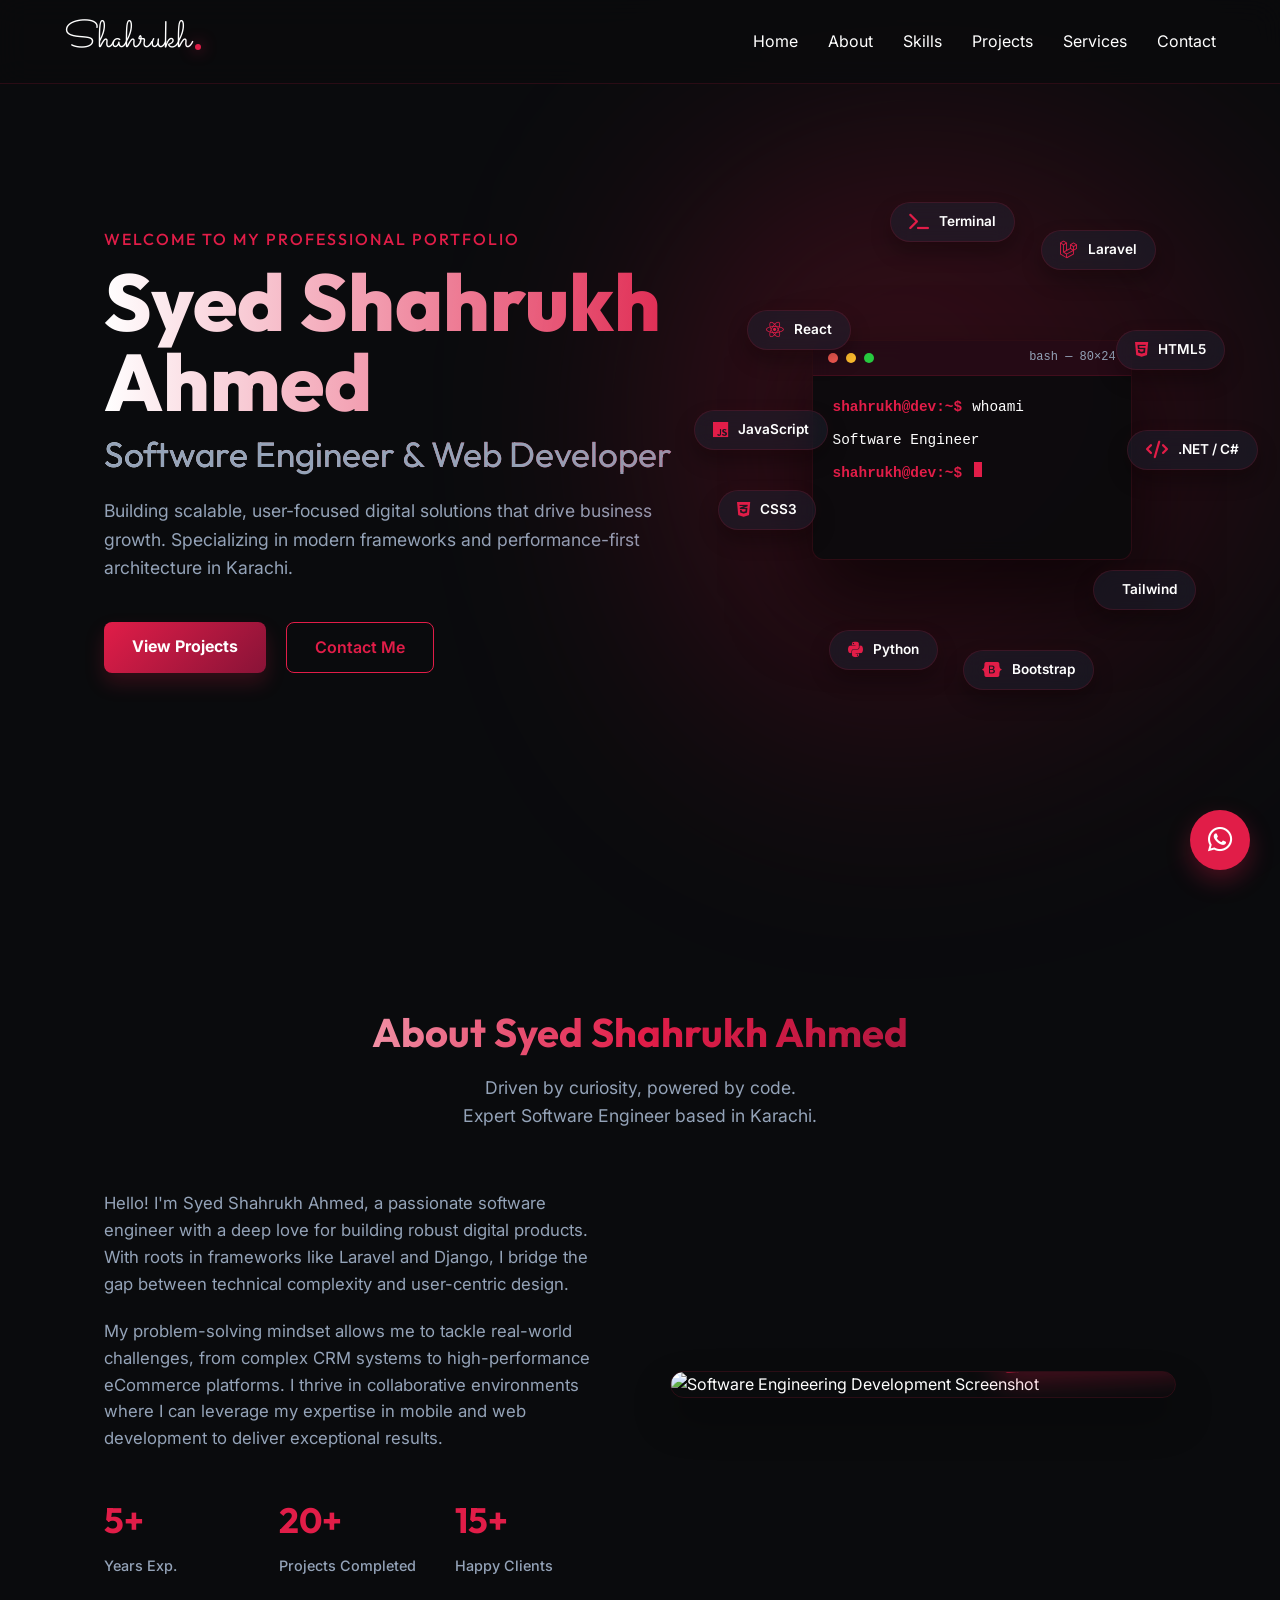
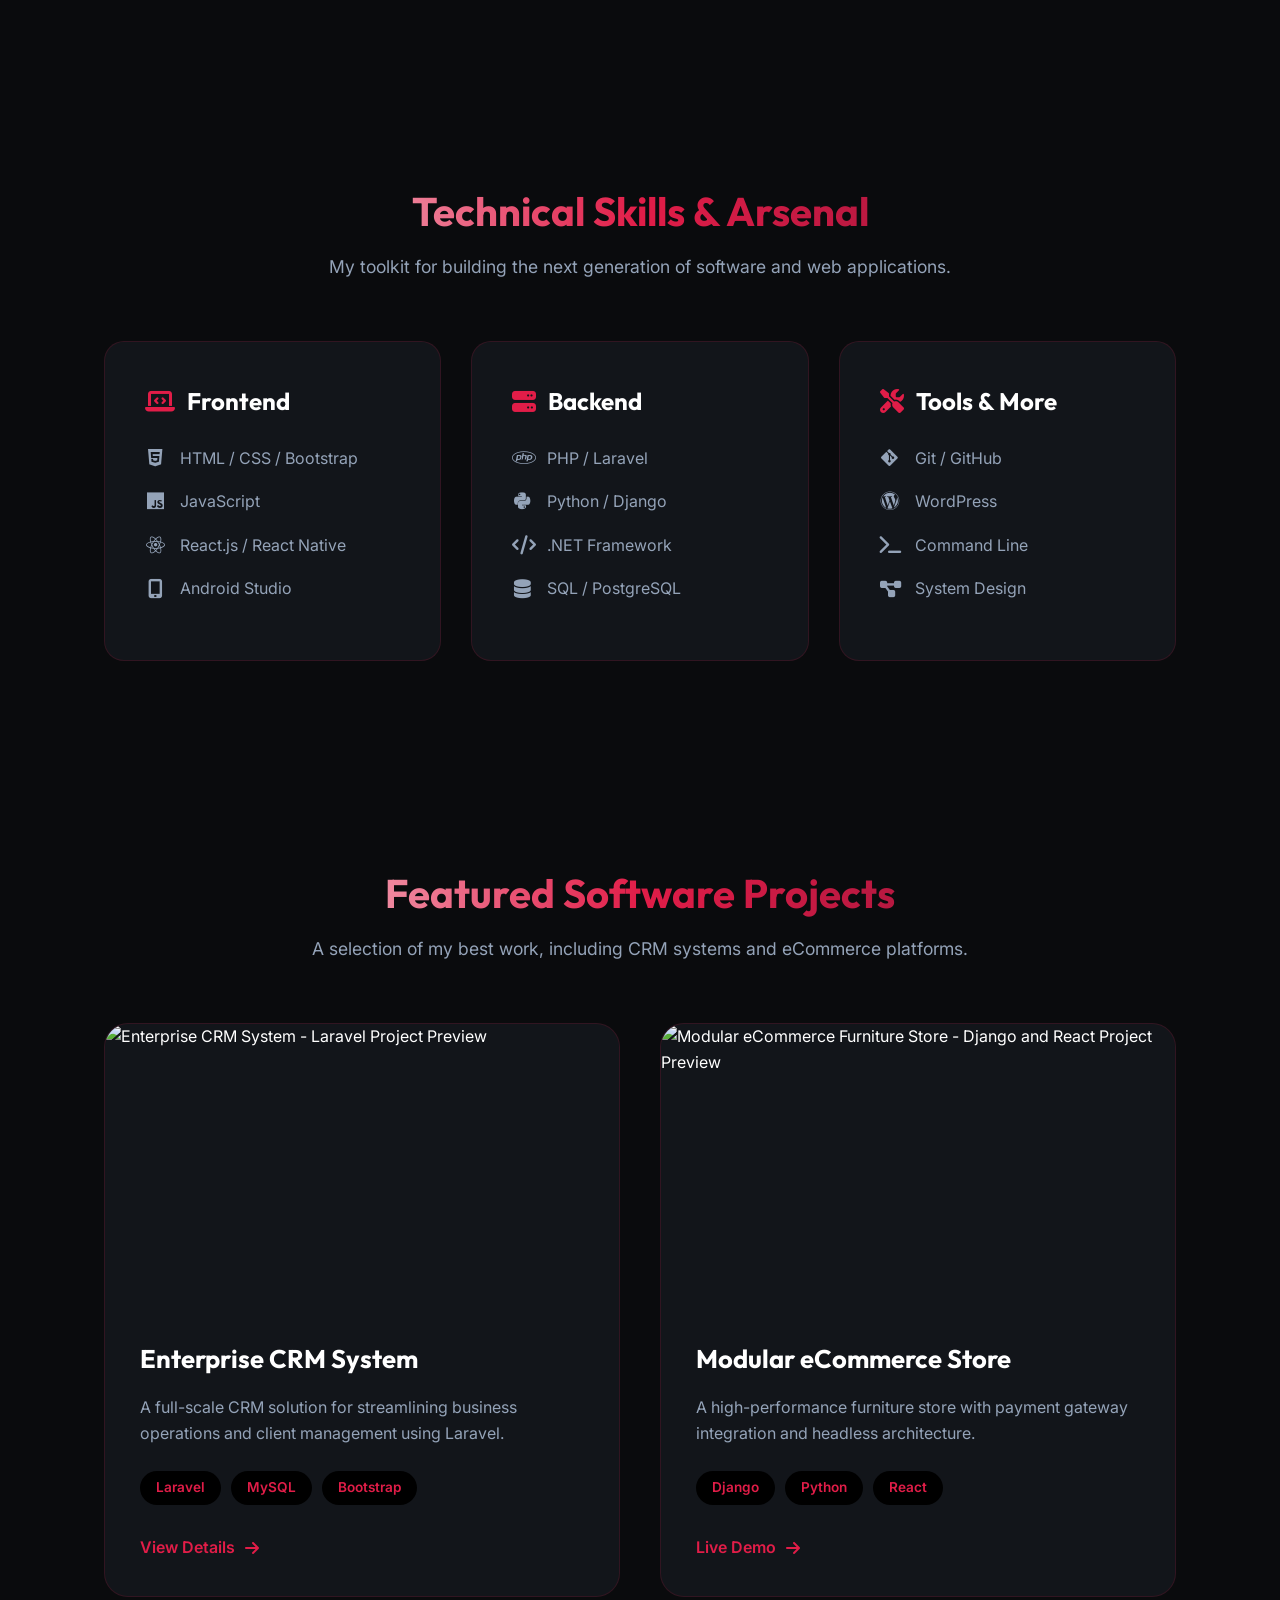
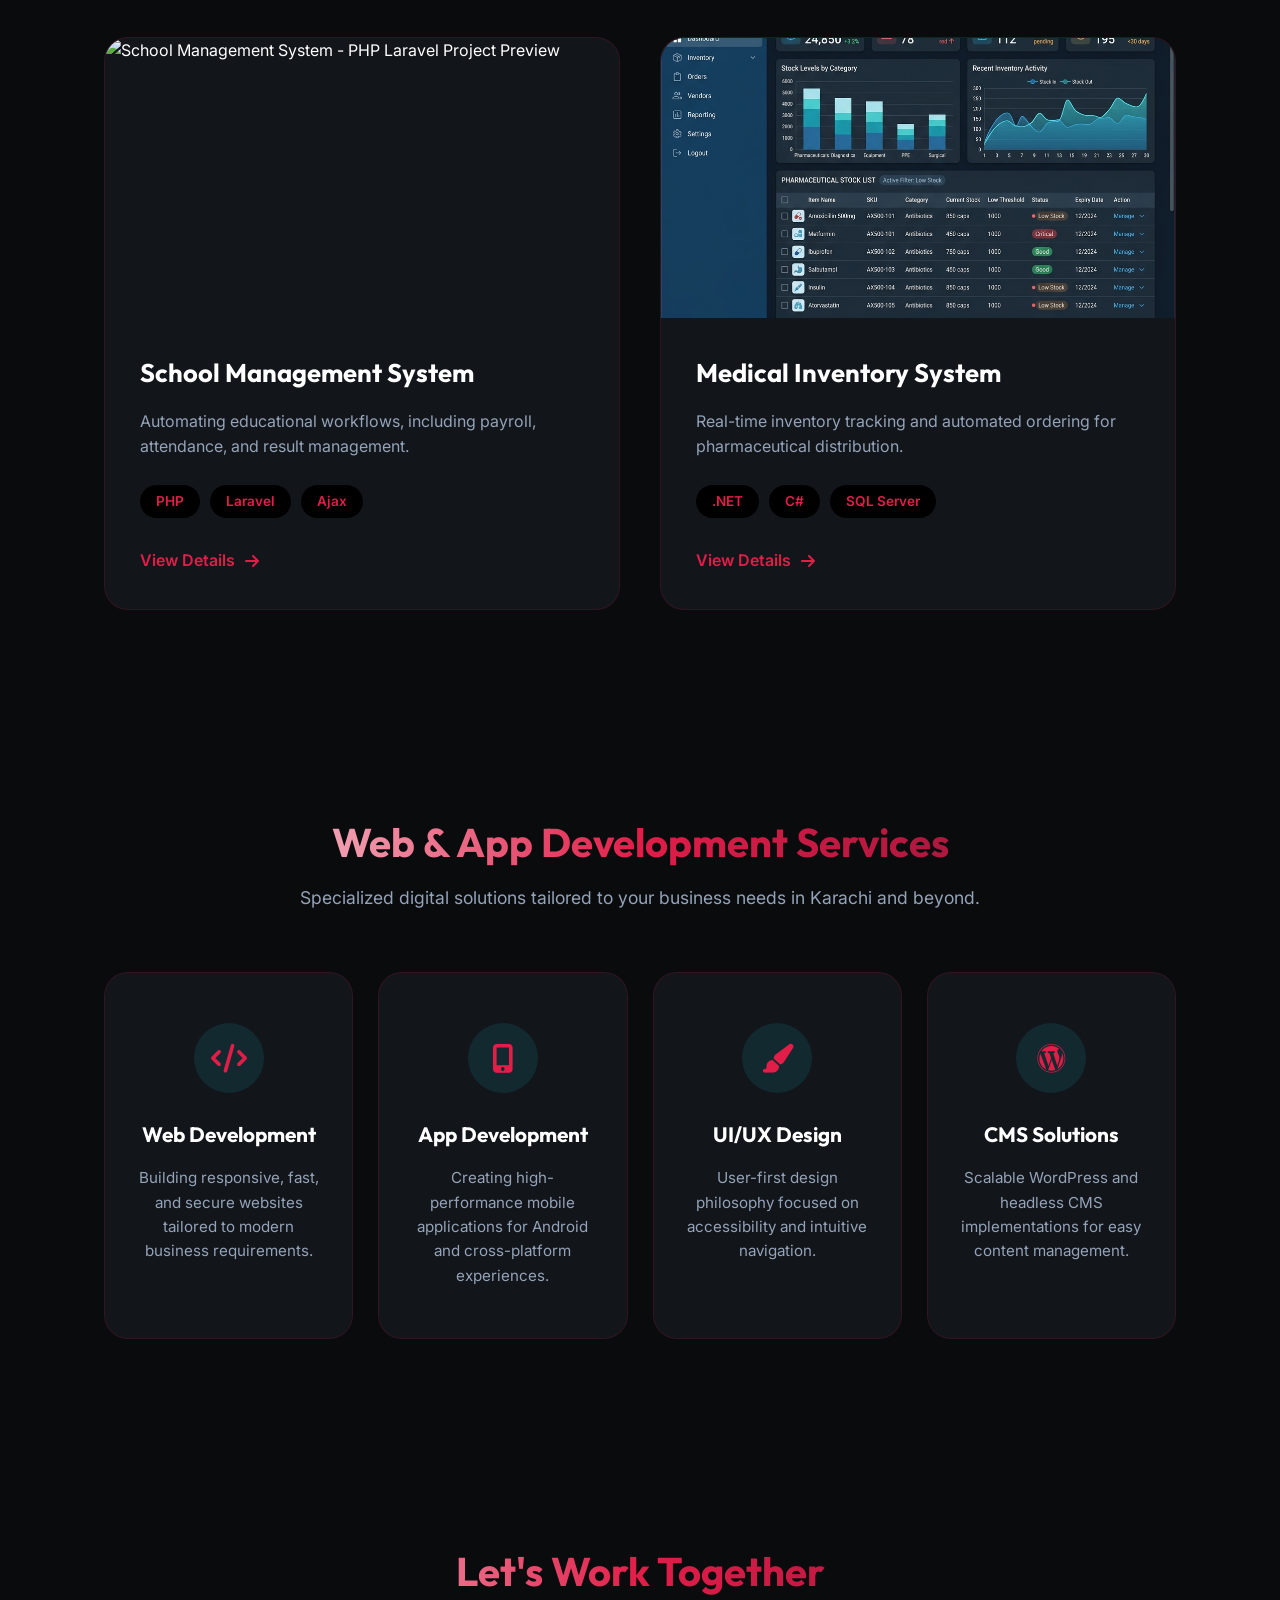
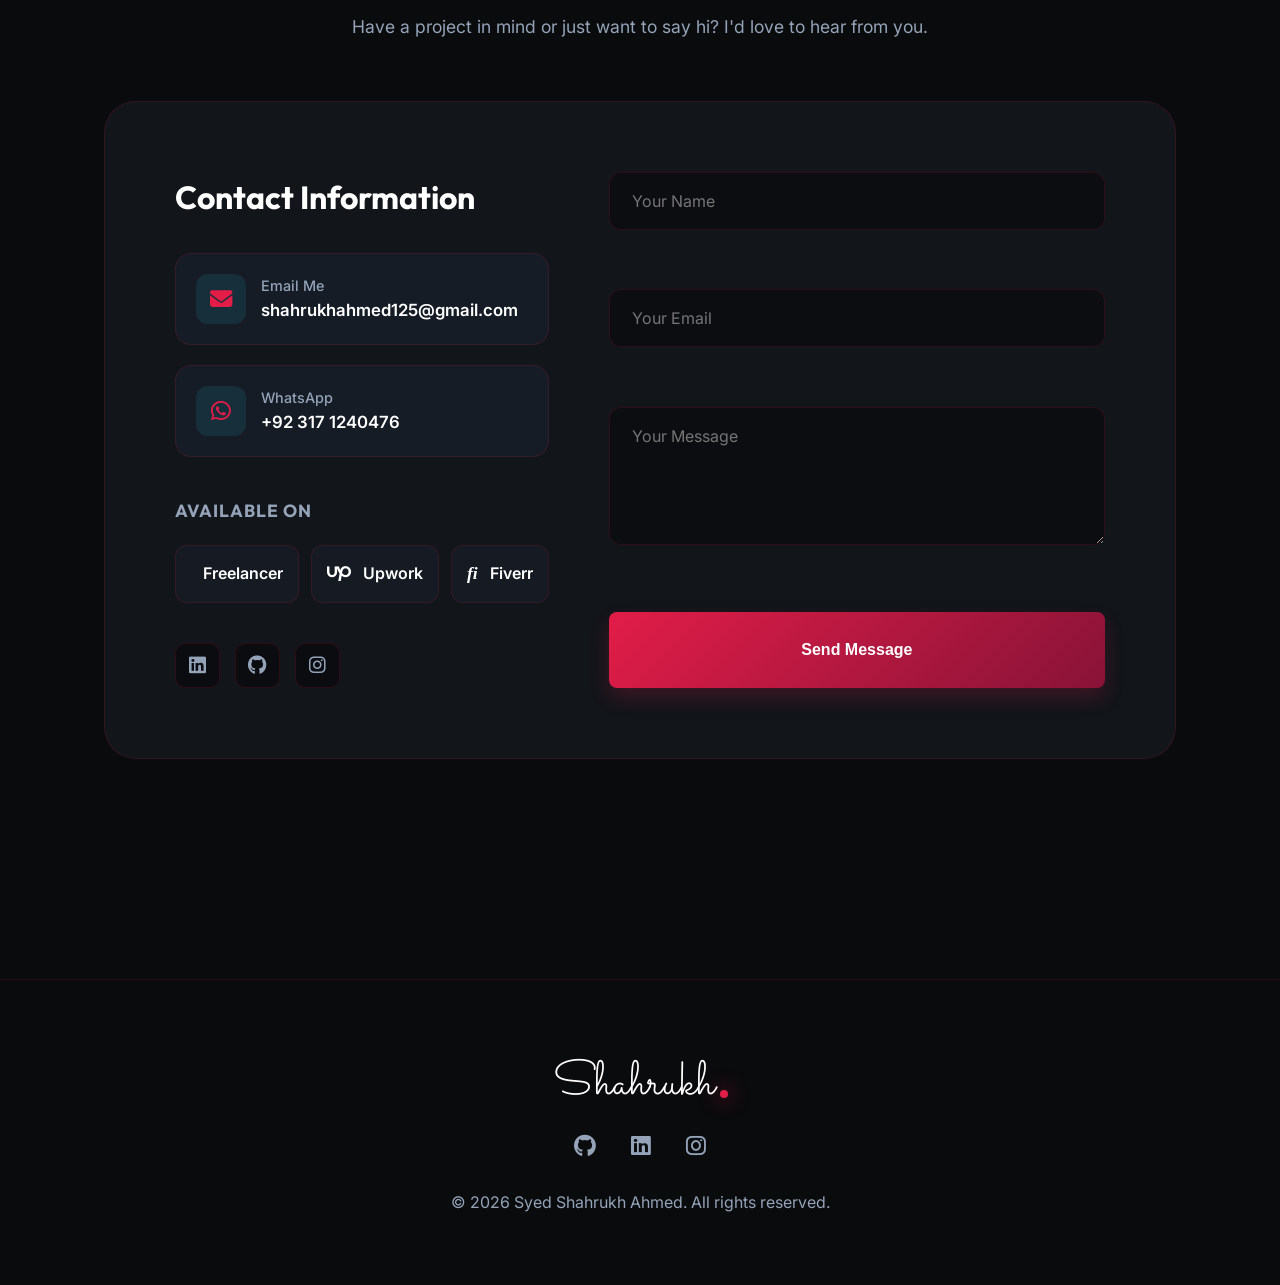
==== index.html @ cff5266a "fix" ====
<!DOCTYPE html>
<html lang="en">
<head>
    <meta charset="UTF-8">
    <meta name="viewport" content="width=device-width, initial-scale=1.0">
    <title>Syed Shahrukh Ahmed | Software Engineer & Web Developer in Karachi | Laravel Specialist</title>
    <meta name="description" content="Syed Shahrukh Ahmed (shahrukhahmed125) - Professional Software Engineer and Web Developer in Karachi. Expert in Laravel, Django, CRM, and eCommerce solutions. Building scalable, user-focused digital products.">
    <meta name="keywords" content="Laravel Developer Karachi, Web Developer Pakistan, Software Engineer Karachi, PHP Developer, eCommerce Solutions, CRM Specialist, Syed Shahrukh Ahmed Portfolio, Shahrukh Ahmed, Shahrukh Ahmed Portfolio, Shahrukh Ahmed Karachi, Shahrukh Ahmed Pakistan, Shahrukh Ahmed Laravel, Shahrukh Ahmed Django, Shahrukh Ahmed CRM, Shahrukh Ahmed eCommerce, Shahrukh Ahmed Web Developer, Shahrukh Ahmed Software Engineer, Shahrukh Ahmed Developer, Shahrukh Ahmed Engineer, Shahrukh Ahmed Laravel Developer, Shahrukh Ahmed Django Developer, Shahrukh Ahmed CRM Developer, Shahrukh Ahmed eCommerce Developer, shahrukhahmed125">
    <link rel="canonical" href="https://shahrukhahmed125.github.io">
    
    <!-- Open Graph / Facebook -->
    <meta property="og:type" content="website">
    <meta property="og:url" content="https://shahrukhahmed125.github.io">
    <meta property="og:title" content="Syed Shahrukh Ahmed | Software Engineer & Web Developer in Karachi">
    <meta property="og:description" content="Top-rated Software Engineer specializing in Laravel, Django, and modern web applications. Expert in Karachi.">
    <meta property="og:image" content="profile.png">

    <!-- Twitter -->
    <meta property="twitter:card" content="summary_large_image">
    <meta property="twitter:url" content="https://shahrukhahmed125.github.io">
    <meta property="twitter:title" content="Syed Shahrukh Ahmed | Software Engineer & Web Developer">
    <meta property="twitter:description" content="Building scalable, user-focused digital solutions with Laravel, Python, and modern JS frameworks.">
    <meta property="twitter:image" content="profile.png">

    <link rel="stylesheet" href="style.css">
    <script src="https://kit.fontawesome.com/a076d05399.js" crossorigin="anonymous"></script>
    <!-- Fallback for FontAwesome if script fails -->
    <link rel="stylesheet" href="https://cdnjs.cloudflare.com/ajax/libs/font-awesome/6.4.0/css/all.min.css">
</head>
<body>

    <!-- Navbar -->
    <nav>
        <div class="logo">Shahrukh</div>
        <ul class="nav-links">
            <li><a href="#hero">Home</a></li>
            <li><a href="#about">About</a></li>
            <li><a href="#skills">Skills</a></li>
            <li><a href="#projects">Projects</a></li>
            <li><a href="#services">Services</a></li>
            <li><a href="#contact">Contact</a></li>
        </ul>
        <div class="menu-btn" id="menuBtn">
            <i class="fas fa-bars"></i>
        </div>
    </nav>

    <!-- Hero Section -->
    <section id="hero" class="hero">
        <div class="hero-content">
            <h4 class="reveal">Welcome to my professional portfolio</h4>
            <h1 class="reveal delay-1">Syed Shahrukh Ahmed <br> <span>Software Engineer & Web Developer</span></h1>
            <p class="reveal delay-2">Building scalable, user-focused digital solutions that drive business growth. Specializing in modern frameworks and performance-first architecture in Karachi.</p>
            <div class="hero-btns reveal delay-4">
                <a href="#projects" class="btn btn-primary">View Projects</a>
                <a href="#contact" class="btn btn-outline">Contact Me</a>
            </div>
        </div>
        <div class="hero-visual reveal delay-5">
            <div class="terminal-card">
                <div class="terminal-header">
                    <div class="dot dot-red"></div>
                    <div class="dot dot-yellow"></div>
                    <div class="dot dot-green"></div>
                    <div class="terminal-title">bash — 80×24</div>
                </div>
                <div class="terminal-body">
                    <div class="terminal-line">
                        <span class="line-prompt">shahrukh@dev:~$</span>
                        <span class="line-text">whoami</span>
                    </div>
                    <div class="terminal-line">
                        <span class="line-text">Software Engineer</span>
                    </div>
                    <div class="terminal-line">
                        <span class="line-prompt">shahrukh@dev:~$</span>
                        <span class="line-cursor"></span>
                    </div>
                </div>
            </div>
            <div class="blob-shape"></div>
            
            <!-- Tech Cloud Chips - Optimized Layout -->
            <div class="hero-visual-chips">

            <div class="tech-chip" style="top: -5%; right: 5%;">
                <i class="fab fa-laravel"></i> <span>Laravel</span>
            </div>
            <div class="tech-chip" style="top: 15%; left: -5%;">
                <i class="fab fa-react"></i> <span>React</span>
            </div>
            <div class="tech-chip" style="bottom: 10%; right: -5%;">
                <i class="fab fa-tailwind"></i> <span>Tailwind</span>
            </div>
            <div class="tech-chip" style="top: 40%; left: -18%;">
                <i class="fab fa-js"></i> <span>JavaScript</span>
            </div>
            <div class="tech-chip" style="top: 45%; right: -20%;">
                <i class="fas fa-code"></i> <span>.NET / C#</span>
            </div>
            <div class="tech-chip" style="bottom: -5%; left: 15%;">
                <i class="fab fa-python"></i> <span>Python</span>
            </div>
            <div class="tech-chip" style="top: 20%; right: -12%;">
                <i class="fab fa-html5"></i> <span>HTML5</span>
            </div>
            <div class="tech-chip" style="bottom: 30%; left: -12%;">
                <i class="fab fa-css3-alt"></i> <span>CSS3</span>
            </div>
            <div class="tech-chip" style="bottom: -10%; right: 20%;">
                <i class="fab fa-bootstrap"></i> <span>Bootstrap</span>
            </div>
            <div class="tech-chip" style="top: -12%; left: 30%;">
                <i class="fas fa-terminal"></i> <span>Terminal</span>
            </div>
            </div>
        </div>

    </section>

    <!-- About Section -->
    <section id="about" class="about reveal">
        <div class="section-title">
            <h2>About Syed Shahrukh Ahmed</h2>
            <p>Driven by curiosity, powered by code.<br> Expert Software Engineer based in Karachi.</p>
        </div>
        <div class="about-grid">
            <div class="about-text">
                <p>Hello! I'm Syed Shahrukh Ahmed, a passionate software engineer with a deep love for building robust digital products. With roots in frameworks like Laravel and Django, I bridge the gap between technical complexity and user-centric design.</p>
                <p>My problem-solving mindset allows me to tackle real-world challenges, from complex CRM systems to high-performance eCommerce platforms. I thrive in collaborative environments where I can leverage my expertise in mobile and web development to deliver exceptional results.</p>
                <div class="about-stats">
                    <div class="stat">
                        <h3>5+</h3>
                        <span>Years Exp.</span>
                    </div>
                    <div class="stat">
                        <h3>20+</h3>
                        <span>Projects Completed</span>
                    </div>
                    <div class="stat">
                        <h3>15+</h3>
                        <span>Happy Clients</span>
                    </div>
                </div>
            </div>
            <div class="about-image">
                <div class="image-box">
                    <img src="https://images.unsplash.com/photo-1555066931-4365d14bab8c?q=80&w=1470&auto=format&fit=crop" alt="Software Engineering Development Screenshot">
                    <div class="experience-card">
                        <span>Solution Architect</span>
                    </div>
                </div>
            </div>
        </div>
    </section>

    <!-- Skills Section -->
    <section id="skills" class="skills reveal">
        <div class="section-title">
            <h2>Technical Skills & Arsenal</h2>
            <p>My toolkit for building the next generation of software and web applications.</p>
        </div>
        <div class="skills-grid">
            <div class="skill-category">
                <h3><i class="fas fa-laptop-code"></i> Frontend</h3>
                <ul>
                    <li><i class="fab fa-html5"></i> HTML / CSS / Bootstrap</li>
                    <li><i class="fab fa-js"></i> JavaScript</li>
                    <li><i class="fab fa-react"></i> React.js / React Native</li>
                    <li><i class="fas fa-mobile-alt"></i> Android Studio</li>
                </ul>
            </div>
            <div class="skill-category">
                <h3><i class="fas fa-server"></i> Backend</h3>
                <ul>
                    <li><i class="fab fa-php"></i> PHP / Laravel</li>
                    <li><i class="fab fa-python"></i> Python / Django</li>
                    <li><i class="fas fa-code"></i> .NET Framework</li>
                    <li><i class="fas fa-database"></i> SQL / PostgreSQL</li>
                </ul>
            </div>
            <div class="skill-category">
                <h3><i class="fas fa-tools"></i> Tools & More</h3>
                <ul>
                    <li><i class="fab fa-git-alt"></i> Git / GitHub</li>
                    <li><i class="fab fa-wordpress"></i> WordPress</li>
                    <li><i class="fas fa-terminal"></i> Command Line</li>
                    <li><i class="fas fa-project-diagram"></i> System Design</li>
                </ul>
            </div>
        </div>
    </section>

    <!-- Projects Section -->
    <section id="projects" class="projects">
        <div class="section-title reveal">
            <h2>Featured Software Projects</h2>
            <p>A selection of my best work, including CRM systems and eCommerce platforms.</p>
        </div>
        <div class="projects-grid">
            <article class="project-card reveal">
                <div class="project-img">
                    <img src="https://images.unsplash.com/photo-1460925895917-afdab827c52f?q=80&w=1426&auto=format&fit=crop" alt="Enterprise CRM System - Laravel Project Preview">
                </div>
                <div class="project-content">
                    <h3>Enterprise CRM System</h3>
                    <p>A full-scale CRM solution for streamlining business operations and client management using Laravel.</p>
                    <div class="tags">
                        <span>Laravel</span>
                        <span>MySQL</span>
                        <span>Bootstrap</span>
                    </div>
                    <a href="#" class="btn-text" aria-label="View Details for Enterprise CRM System">View Details <i class="fas fa-arrow-right"></i></a>
                </div>
            </article>

            <article class="project-card reveal">
                <div class="project-img">
                    <img src="https://images.unsplash.com/photo-1556742049-0cfed4f6a45d?q=80&w=1374&auto=format&fit=crop" alt="Modular eCommerce Furniture Store - Django and React Project Preview">
                </div>
                <div class="project-content">
                    <h3>Modular eCommerce Store</h3>
                    <p>A high-performance furniture store with payment gateway integration and headless architecture.</p>
                    <div class="tags">
                        <span>Django</span>
                        <span>Python</span>
                        <span>React</span>
                    </div>
                    <a href="#" class="btn-text" aria-label="View Live Demo for Modular eCommerce Store">Live Demo <i class="fas fa-arrow-right"></i></a>
                </div>
            </article>

            <article class="project-card reveal">
                <div class="project-img">
                    <img src="https://images.unsplash.com/photo-1546410531-bb4caa6b424d?q=80&w=1471&auto=format&fit=crop" alt="School Management System - PHP Laravel Project Preview">
                </div>
                <div class="project-content">
                    <h3>School Management System</h3>
                    <p>Automating educational workflows, including payroll, attendance, and result management.</p>
                    <div class="tags">
                        <span>PHP</span>
                        <span>Laravel</span>
                        <span>Ajax</span>
                    </div>
                    <a href="#" class="btn-text" aria-label="View Details for School Management System">View Details <i class="fas fa-arrow-right"></i></a>
                </div>
            </article>

            <article class="project-card reveal">
                <div class="project-img">
                    <img src="images/medical.png" alt="Medical Inventory System - .NET and C# Project Preview">
                </div>
                <div class="project-content">
                    <h3>Medical Inventory System</h3>
                    <p>Real-time inventory tracking and automated ordering for pharmaceutical distribution.</p>
                    <div class="tags">
                        <span>.NET</span>
                        <span>C#</span>
                        <span>SQL Server</span>
                    </div>
                    <a href="#" class="btn-text" aria-label="View Details for Medical Inventory System">View Details <i class="fas fa-arrow-right"></i></a>
                </div>
            </article>
        </div>
    </section>

    <!-- Services Section -->
    <section id="services" class="services reveal">
        <div class="section-title">
            <h2>Web & App Development Services</h2>
            <p>Specialized digital solutions tailored to your business needs in Karachi and beyond.</p>
        </div>
        <div class="services-grid">
            <div class="service-card">
                <div class="service-icon"><i class="fas fa-code"></i></div>
                <h3>Web Development</h3>
                <p>Building responsive, fast, and secure websites tailored to modern business requirements.</p>
            </div>
            <div class="service-card">
                <div class="service-icon"><i class="fas fa-mobile-alt"></i></div>
                <h3>App Development</h3>
                <p>Creating high-performance mobile applications for Android and cross-platform experiences.</p>
            </div>
            <div class="service-card">
                <div class="service-icon"><i class="fas fa-paint-brush"></i></div>
                <h3>UI/UX Design</h3>
                <p>User-first design philosophy focused on accessibility and intuitive navigation.</p>
            </div>
            <div class="service-card">
                <div class="service-icon"><i class="fab fa-wordpress"></i></div>
                <h3>CMS Solutions</h3>
                <p>Scalable WordPress and headless CMS implementations for easy content management.</p>
            </div>
        </div>
    </section>

    <!-- Contact Section -->
    <section id="contact" class="contact">
        <div class="section-title reveal">
            <h2>Let's Work Together</h2>
            <p>Have a project in mind or just want to say hi? I'd love to hear from you.</p>
        </div>
        <div class="contact-container reveal">
            <div class="contact-info">
                <h3>Contact Information</h3>
                <div class="contact-cards">
                    <a href="mailto:shahrukhahmed125@gmail.com" class="contact-card-mini">
                        <div class="card-icon"><i class="fas fa-envelope"></i></div>
                        <div class="card-text">
                            <span>Email Me</span>
                            <p>shahrukhahmed125@gmail.com</p>
                        </div>
                    </a>
                    <a href="https://wa.me/923171240476" target="_blank" class="contact-card-mini">
                        <div class="card-icon"><i class="fab fa-whatsapp"></i></div>
                        <div class="card-text">
                            <span>WhatsApp</span>
                            <p>+92 317 1240476</p>
                        </div>
                    </a>
                </div>
                
                <div class="freelance-platforms">
                    <h4>Available On</h4>
                    <div class="platform-grid">
                        <a href="https://www.freelancer.com/u/shahrukhahmed125" target="_blank" class="platform-card">
                            <i class="fab fa-freelancer"></i>
                            <span>Freelancer</span>
                        </a>
                        <a href="https://www.upwork.com" target="_blank" class="platform-card">
                            <i class="fab fa-upwork"></i>
                            <span>Upwork</span>
                        </a>
                        <a href="https://www.fiverr.com" target="_blank" class="platform-card">
                            <span class="fiverr-icon">fi</span>
                            <span>Fiverr</span>
                        </a>
                    </div>
                </div>

                <div class="social-links-enhanced">
                    <a href="https://www.linkedin.com/in/shahrukhahmed125" target="_blank" title="LinkedIn"><i class="fab fa-linkedin"></i></a>
                    <a href="https://github.com/shahrukhahmed125" target="_blank" title="GitHub"><i class="fab fa-github"></i></a>
                    <a href="https://instagram.com/shahrukh" target="_blank" title="Instagram"><i class="fab fa-instagram"></i></a>
                </div>
            </div>
            <form action="https://formspree.io/f/xeepnrkk" method="POST" class="contact-form">
                <input type="hidden" name="_next" value="https://shahrukhahmed125.github.io/thank-you.html">
                <div class="form-group">
                    <input type="text" name="name" placeholder="Your Name" required>
                </div>
                <div class="form-group">
                    <input type="email" name="email" placeholder="Your Email" required>
                </div>
                <div class="form-group">
                    <textarea rows="5" name="message" placeholder="Your Message" required></textarea>
                </div>
                <button type="submit" class="btn btn-primary">Send Message</button>
            </form>
        </div>
    </section>

    <!-- Footer -->
    <footer>
        <div class="footer-content">
            <div class="footer-logo">Shahrukh</div>
            <div class="footer-socials">
                <a href="#"><i class="fab fa-github"></i></a>
                <a href="#"><i class="fab fa-linkedin"></i></a>
                <a href="#"><i class="fab fa-instagram"></i></a>
            </div><br>
            <p>&copy; 2026 Syed Shahrukh Ahmed. All rights reserved.</p>
        </div>
    </footer>

    <a href="https://wa.me/923171240476" target="_blank" class="whatsapp-float">
        <i class="fab fa-whatsapp"></i>
    </a>

    <script src="script.js"></script>
</body>
</html>
---- style.css ----
/* 
    Design System for Syed Shahrukh Ahmed Portfolio
    Colors: Dark Blue, Cyan, Slate
    Typography: Outfit (Headings), Inter (Body)
*/

@import url('https://fonts.googleapis.com/css2?family=Inter:wght@300;400;500;600&family=Outfit:wght@400;500;600;700&family=Sacramento&display=swap');

:root {
    --primary-bg: #0a0b0d;
    --secondary-bg: #111418;
    --accent: #e11d48;
    --accent-hover: #9f1239;
    --text-main: #ffffff;
    --text-muted: #94a3b8;
    --card-bg: rgba(22, 27, 34, 0.7);
    --border-color: rgba(225, 29, 72, 0.15);
    --transition: all 0.4s cubic-bezier(0.23, 1, 0.32, 1);
}

* {
    margin: 0;
    padding: 0;
    box-sizing: border-box;
}

html {
    scroll-behavior: smooth;
}

body {
    background-color: var(--primary-bg);
    color: var(--text-main);
    font-family: 'Inter', sans-serif;
    line-height: 1.6;
    overflow-x: hidden;
}

h1, h2, h3, h4, h5, h6 {
    font-family: 'Outfit', sans-serif;
    color: var(--text-main);
}

a {
    text-decoration: none;
    color: inherit;
    transition: var(--transition);
}

ul {
    list-style: none;
}

section {
    padding: 100px 5%;
    max-width: 1200px;
    margin: 0 auto;
}

.container {
    width: 100%;
}

/* Reusable Components */

.btn {
    padding: 12px 28px;
    border-radius: 8px;
    font-weight: 600;
    cursor: pointer;
    display: inline-block;
    transition: var(--transition);
    border: none;
    font-size: 1rem;
    text-align: center;
}

.btn-primary {
    background: linear-gradient(135deg, #e11d48 0%, #881337 100%);
    color: #ffffff;
    font-weight: 700;
    box-shadow: 0 10px 20px rgba(225, 29, 72, 0.2);
}

.btn-primary:hover {
    background: #ffffff;
    color: #e11d48;
    transform: translateY(-3px);
    box-shadow: 0 15px 30px rgba(225, 29, 72, 0.4);
}

.btn-outline {
    background: transparent;
    border: 1px solid var(--accent);
    color: var(--accent);
}

.btn-outline:hover {
    background: rgba(225, 29, 72, 0.1);
    transform: translateY(-2px);
}

.section-title {
    text-align: center;
    margin-bottom: 60px;
}

.section-title h2 {
    font-size: 2.5rem;
    margin-bottom: 10px;
    background: linear-gradient(to right, #ffffff, #e11d48, #881337);
    -webkit-background-clip: text;
    background-clip: text;
    -webkit-text-fill-color: transparent;
}

@media (max-width: 768px) {
    .section-title h2 {
        font-size: 2rem;
    }
    .section-title p {
        font-size: 1rem;
    }
}


.section-title p {
    color: var(--text-muted);
    font-size: 1.1rem;
}

/* Navbar */
nav {
    position: fixed;
    top: 0;
    left: 0;
    width: 100%;
    padding: 20px 5%;
    display: flex;
    justify-content: space-between;
    align-items: center;
    z-index: 1000;
    background: rgba(10, 11, 13, 0.8);
    backdrop-filter: blur(15px);
    -webkit-backdrop-filter: blur(15px);
    border-bottom: 1px solid var(--border-color);
}

.logo {
    font-size: 2.4rem;
    font-weight: 400;
    font-family: 'Sacramento', cursive;
    color: var(--text-main);
    display: flex;
    align-items: flex-end;
    transition: var(--transition);
    line-height: 1;
    padding-bottom: 5px;
}

@media (max-width: 768px) {
    .logo {
        font-size: 2rem;
    }
}


.logo::after {
    content: '';
    width: 6px;
    height: 6px;
    background: var(--accent);
    border-radius: 50%;
    margin-left: 4px;
    margin-bottom: 8px;
    box-shadow: 0 0 15px var(--accent);
}

.logo:hover {
    transform: rotate(-2deg) scale(1.05);
    color: var(--accent);
}

.logo:hover {
    transform: scale(1.05);
}

.nav-links {
    display: flex;
    gap: 30px;
}

.nav-links a:hover {
    color: var(--accent);
}

.menu-btn {
    display: none;
    cursor: pointer;
    font-size: 1.5rem;
    color: var(--text-main);
}

/* Hero Section */
.hero {
    display: flex;
    align-items: center;
    justify-content: space-between;
    min-height: 100vh;
    padding-top: 100px;
    gap: 50px;
}

.hero-content {
    flex: 1.2;
}

.hero-content h4 {
    color: var(--accent);
    font-weight: 500;
    margin-bottom: 10px;
    letter-spacing: 2px;
    text-transform: uppercase;
}

.hero-content h1 {
    font-size: 5rem;
    margin-bottom: 25px;
    background: linear-gradient(to right, #ffffff, var(--accent));
    -webkit-background-clip: text;
    background-clip: text;
    -webkit-text-fill-color: transparent;
    line-height: 1;
    font-weight: 800;
}

@media (max-width: 768px) {
    .hero-content h1 {
        font-size: 2.8rem;
    }
}


.hero-content h1 span {
    display: block;
    font-size: 2.2rem;
    font-weight: 400;
    margin-top: 15px;
    color: var(--text-muted);
    background: none;
    -webkit-text-fill-color: var(--text-muted);
}

.hero-content h2 {
    font-size: 1.8rem;
    color: var(--text-muted);
    margin-bottom: 25px;
}

.hero-content p {
    max-width: 600px;
    font-size: 1.1rem;
    color: var(--text-muted);
    margin-bottom: 40px;
}

.hero-btns {
    display: flex;
    gap: 20px;
}

.hero-visual {
    flex: 0.8;
    position: relative;
    display: flex;
    justify-content: center;
    align-items: center;
    min-height: 400px;
}

@media (max-width: 768px) {
    .hero-visual {
        flex-direction: column;
        height: auto !important;
        min-height: auto;
        gap: 15px;
        padding-top: 20px;
        flex-wrap: wrap;
        display: flex;
        justify-content: center;
    }
    
    .profile-frame {
        margin-bottom: 20px;
    }

    .hero-visual-chips {
        display: flex;
        flex-wrap: wrap;
        justify-content: center;
        gap: 10px;
        width: 100%;
    }
}


.terminal-card {
    position: relative;
    width: 320px;
    height: 220px;
    background: rgba(10, 11, 13, 0.9);
    border: 1px solid var(--border-color);
    border-radius: 12px;
    box-shadow: 0 40px 80px rgba(0,0,0,0.6);
    overflow: hidden;
    z-index: 10;
    backdrop-filter: blur(10px);
    -webkit-backdrop-filter: blur(10px);
    animation: terminalPulse 4s infinite alternate;
}

@keyframes terminalPulse {
    0% { transform: translateY(0) scale(1); }
    100% { transform: translateY(-10px) scale(1.02); }
}

.terminal-header {
    height: 35px;
    background: rgba(135, 19, 55, 0.2);
    display: flex;
    align-items: center;
    padding: 0 15px;
    gap: 8px;
    border-bottom: 1px solid var(--border-color);
}

.dot {
    width: 10px;
    height: 10px;
    border-radius: 50%;
}

.dot-red { background: #ff5f56; }
.dot-yellow { background: #ffbd2e; }
.dot-green { background: #27c93f; }

.terminal-title {
    margin-left: auto;
    font-size: 0.75rem;
    color: var(--text-muted);
    font-family: 'Courier New', Courier, monospace;
}

.terminal-body {
    padding: 20px;
    font-family: 'Courier New', Courier, monospace;
    font-size: 0.9rem;
    color: var(--text-main);
}

.terminal-line {
    margin-bottom: 10px;
    display: flex;
    gap: 10px;
}

.line-prompt { color: var(--accent); font-weight: bold; }
.line-cursor {
    width: 8px;
    height: 15px;
    background: var(--accent);
    margin-left: 2px;
    animation: blink 1s step-end infinite;
}

@keyframes blink {
    50% { opacity: 0; }
}

@media (max-width: 768px) {
    .terminal-card {
        width: 280px;
        height: 180px;
        margin: 0 auto;
    }
}

.blob-shape {
    position: absolute;
    top: 50%;
    left: 50%;
    width: 150%;
    height: 150%;
    transform: translate(-50%, -50%);
    background: linear-gradient(135deg, #e11d48 0%, #4c0519 100%);
    border-radius: 40% 60% 70% 30% / 40% 50% 60% 50%;
    filter: blur(120px);
    opacity: 0.25;
    animation: blobMorph 10s infinite alternate;
    z-index: 1;
}


@keyframes blobMorph {
    0% { border-radius: 40% 60% 70% 30% / 40% 50% 60% 50%; }
    100% { border-radius: 60% 40% 30% 70% / 50% 60% 40% 50%; }
}

.tech-chip {
    position: absolute;
    display: flex;
    align-items: center;
    gap: 10px;
    background: rgba(30, 41, 59, 0.4);
    backdrop-filter: blur(10px);
    -webkit-backdrop-filter: blur(10px);
    border: 1px solid var(--border-color);
    padding: 8px 18px;
    border-radius: 50px;
    font-size: 0.85rem;
    font-weight: 600;
    color: var(--text-main);
    white-space: nowrap;
    z-index: 15;
    box-shadow: 0 10px 20px rgba(0,0,0,0.3), 0 0 15px rgba(225, 29, 72, 0.05);
    animation: floatChip 5s infinite ease-in-out;
    transition: var(--transition);
}

@media (max-width: 768px) {
    .tech-chip {
        position: relative !important;
        top: auto !important;
        left: auto !important;
        right: auto !important;
        bottom: auto !important;
        animation: none !important;
        transform: none !important;
    }
}


.tech-chip i {
    color: var(--accent);
    font-size: 1.1rem;
}

.tech-chip:hover {
    background: rgba(225, 29, 72, 0.1);
    border-color: var(--accent);
    transform: translateY(-5px) scale(1.05) !important;
    box-shadow: 0 15px 30px rgba(225, 29, 72, 0.15);
    cursor: default;
}

.tech-chip:nth-child(even) {
    animation-delay: 1s;
    animation-duration: 6s;
}

.tech-chip:nth-child(3n) {
    animation-delay: 0.5s;
    animation-duration: 7s;
}

@keyframes floatChip {
    0%, 100% { transform: translateY(0) translateX(0); }
    25% { transform: translateY(-10px) translateX(5px); }
    50% { transform: translateY(5px) translateX(-5px); }
    75% { transform: translateY(-5px) translateX(8px); }
}

/* About Section */
.about-grid {
    display: grid;
    grid-template-columns: 1fr 1fr;
    gap: 60px;
    align-items: center;
}

.about-text p {
    margin-bottom: 20px;
    color: var(--text-muted);
    font-size: 1.05rem;
}

.about-stats {
    display: grid;
    grid-template-columns: repeat(3, 1fr);
    gap: 20px;
    margin-top: 40px;
}

.stat h3 {
    font-size: 2.2rem;
    color: var(--accent);
    margin-bottom: 5px;
}

.stat span {
    font-size: 0.9rem;
    color: var(--text-muted);
    font-weight: 500;
}

.about-image {
    position: relative;
}

.image-box {
    position: relative;
    border-radius: 24px;
    overflow: hidden;
    border: 1px solid var(--border-color);
    box-shadow: 0 20px 40px rgba(0,0,0,0.3);
}

.image-box img {
    width: 100%;
    height: auto;
    display: block;
    filter: grayscale(0.2) contrast(1.1);
    transition: var(--transition);
}

.image-box:hover img {
    filter: grayscale(0);
}

.experience-card {
    position: absolute;
    bottom: 30px;
    right: -20px;
    background: var(--accent);
    color: #ffffff;
    padding: 18px 30px;
    border-radius: 12px;
    font-weight: 700;
    box-shadow: 0 10px 30px rgba(225, 29, 72, 0.3);
    transform: rotate(-3deg);
}

/* Skills Grid */
.skills-grid {
    display: grid;
    grid-template-columns: repeat(3, 1fr);
    gap: 30px;
}

.skill-category {
    background: var(--card-bg);
    padding: 40px;
    border-radius: 20px;
    border: 1px solid var(--border-color);
    transition: var(--transition);
}

.skill-category:hover {
    border-color: var(--accent);
    transform: translateY(-10px);
    background: rgba(18, 20, 29, 0.9);
}

.skill-category h3 {
    font-size: 1.5rem;
    margin-bottom: 25px;
    display: flex;
    align-items: center;
    gap: 12px;
}

.skill-category h3 i {
    color: var(--accent);
}

.skill-category ul li {
    margin-bottom: 18px;
    color: var(--text-muted);
    display: flex;
    align-items: center;
    gap: 15px;
    font-size: 1rem;
}

.skill-category ul li i {
    font-size: 1.2rem;
    width: 20px;
    text-align: center;
}

/* Projects Section */
.projects-grid {
    display: grid;
    grid-template-columns: repeat(2, 1fr);
    gap: 40px;
}

.project-card {
    background: var(--card-bg);
    border-radius: 24px;
    overflow: hidden;
    border: 1px solid var(--border-color);
    transition: var(--transition);
}

.project-card:hover {
    border-color: var(--accent);
    transform: translateY(-12px);
    box-shadow: 0 20px 40px rgba(0,0,0,0.4);
}

.project-img {
    height: 280px;
    overflow: hidden;
    position: relative;
}

.project-img img {
    width: 100%;
    height: 100%;
    object-fit: cover;
    transition: var(--transition);
}

.project-card:hover .project-img img {
    transform: scale(1.05);
}

.project-content {
    padding: 35px;
}

.project-content h3 {
    font-size: 1.6rem;
    margin-bottom: 15px;
}

.project-content p {
    color: var(--text-muted);
    margin-bottom: 25px;
    font-size: 1rem;
    display: -webkit-box;
    -webkit-line-clamp: 3;
    line-clamp: 3;
    -webkit-box-orient: vertical;
    overflow: hidden;
}

.tags {
    display: flex;
    flex-wrap: wrap;
    gap: 10px;
    margin-bottom: 30px;
}

.tags span {
    background: rgba(0,0,0);
    color: var(--accent);
    padding: 6px 16px;
    border-radius: 50px;
    font-size: 0.85rem;
    font-weight: 600;
}

.btn-text {
    font-weight: 600;
    color: var(--accent);
    display: inline-flex;
    align-items: center;
    gap: 10px;
}

.btn-text i {
    transition: var(--transition);
}

.btn-text:hover i {
    transform: translateX(5px);
}

/* Services */
.services-grid {
    display: grid;
    grid-template-columns: repeat(4, 1fr);
    gap: 25px;
}

.service-card {
    background: var(--card-bg);
    padding: 50px 30px;
    border-radius: 24px;
    text-align: center;
    border: 1px solid var(--border-color);
    transition: var(--transition);
    display: flex;
    flex-direction: column;
    align-items: center;
}

.service-card:hover {
    background: var(--secondary-bg);
    border-color: var(--accent);
    transform: translateY(-8px);
}

.service-icon {
    width: 70px;
    height: 70px;
    background: rgba(34, 211, 238, 0.1);
    border-radius: 50%;
    display: flex;
    justify-content: center;
    align-items: center;
    font-size: 1.8rem;
    color: var(--accent);
    margin-bottom: 25px;
    transition: var(--transition);
    flex-shrink: 0;
}


.service-card:hover .service-icon {
    background: var(--accent);
    color: var(--primary-bg);
}

.service-card h3 {
    margin-bottom: 15px;
    font-size: 1.3rem;
}

.service-card p {
    color: var(--text-muted);
    font-size: 0.95rem;
}

/* Contact Section */
.contact-container {
    display: grid;
    grid-template-columns: 100%;
    gap: 40px;
    background: var(--card-bg);
    padding: 30px;
    border-radius: 32px;
    border: 1px solid var(--border-color);
}

@media (min-width: 1024px) {
    .contact-container {
        grid-template-columns: 1fr 1.5fr;
        padding: 70px;
        gap: 60px;
    }
}


.contact-info h3 {
    font-size: 2rem;
    margin-bottom: 30px;
}

.contact-cards {
    display: grid;
    gap: 20px;
    margin-bottom: 40px;
}

.contact-card-mini {
    display: flex;
    flex-direction: column;
    align-items: center;
    text-align: center;
    gap: 15px;
    background: rgba(30, 41, 59, 0.4);
    padding: 25px 20px;
    border-radius: 16px;
    border: 1px solid var(--border-color);
    transition: var(--transition);
}

@media (min-width: 480px) {
    .contact-card-mini {
        flex-direction: row;
        text-align: left;
        padding: 20px;
    }
}


.contact-card-mini:hover {
    background: rgba(34, 211, 238, 0.05);
    border-color: var(--accent);
    transform: translateX(10px);
}

.card-icon {
    width: 50px;
    height: 50px;
    background: rgba(34, 211, 238, 0.1);
    border-radius: 12px;
    display: flex;
    justify-content: center;
    align-items: center;
    color: var(--accent);
    font-size: 1.4rem;
}

.card-text span {
    display: block;
    font-size: 0.9rem;
    color: var(--text-muted);
    font-weight: 500;
}

.card-text p {
    font-size: 1.05rem;
    color: var(--text-main);
    font-weight: 600;
}

.freelance-platforms {
    margin-bottom: 40px;
}

.freelance-platforms h4 {
    font-size: 1.1rem;
    color: var(--text-muted);
    margin-bottom: 20px;
    text-transform: uppercase;
    letter-spacing: 1px;
}

.platform-grid {
    display: grid;
    grid-template-columns: 1fr;
    gap: 12px;
}

@media (min-width: 600px) {
    .platform-grid {
        grid-template-columns: repeat(2, 1fr);
    }
}

@media (min-width: 1100px) {
    .platform-grid {
        grid-template-columns: repeat(3, 1fr);
    }
}


.platform-card {
    display: flex;
    align-items: center;
    justify-content: center;
    gap: 12px;
    background: rgba(30, 41, 59, 0.3);
    padding: 15px;
    border-radius: 12px;
    border: 1px solid var(--border-color);
    transition: var(--transition);
    font-weight: 600;
}

.platform-card:hover {
    background: rgba(225, 29, 72, 0.05);
    border-color: var(--accent);
    transform: translateY(-5px);
}

.platform-card i {
    font-size: 1.2rem;
}

.fiverr-icon {
    font-family: serif;
    font-weight: 900;
    font-style: italic;
    font-size: 1.1rem;
    line-height: 1;
}

.social-links-enhanced {
    display: flex;
    gap: 15px;
    justify-content: center;
}

@media (min-width: 1024px) {
    .social-links-enhanced {
        justify-content: flex-start;
    }
}


.social-links-enhanced a {
    width: 45px;
    height: 45px;
    background: rgba(10, 12, 16, 0.9);
    border-radius: 10px;
    display: flex;
    justify-content: center;
    align-items: center;
    font-size: 1.2rem;
    color: var(--text-muted);
    border: 1px solid var(--border-color);
}

.social-links-enhanced a:hover {
    color: var(--accent);
    border-color: var(--accent);
    transform: translateY(-5px) rotate(8deg);
}

.contact-form {
    display: grid;
    gap: 25px;
}

.form-group input, .form-group textarea {
    width: 100%;
    padding: 18px 22px;
    background: rgba(10, 12, 16, 0.8);
    border: 1px solid var(--border-color);
    border-radius: 12px;
    color: var(--text-main);
    font-family: inherit;
    font-size: 1rem;
    outline: none;
    transition: var(--transition);
}

.form-group input:focus, .form-group textarea:focus {
    border-color: var(--accent);
    background: rgba(15, 23, 42, 0.9);
}

@media (max-width: 768px) {
    .contact-info h3 { font-size: 1.6rem; text-align: center; }
    .freelance-platforms h4 { text-align: center; }
    .form-group input, .form-group textarea { padding: 15px; font-size: 0.95rem; }
}


/* Footer Section */
footer {
    padding: 80px 0 40px;
    border-top: 1px solid var(--border-color);
    margin-top: 120px;
}

.footer-content {
    max-width: 1200px;
    margin: 0 auto;
    padding: 0 5%;
    display: flex;
    flex-direction: column;
    align-items: center;
}

.footer-logo {
    font-size: 3rem;
    font-family: 'Sacramento', cursive;
    color: var(--text-main);
    margin-bottom: 20px;
    display: inline-flex;
    align-items: flex-end;
    line-height: 1;
}

.footer-logo::after {
    content: '';
    width: 8px;
    height: 8px;
    background: var(--accent);
    border-radius: 50%;
    margin-left: 5px;
    margin-bottom: 10px;
    box-shadow: 0 0 20px var(--accent);
}

footer p {
    color: var(--text-muted);
    margin-bottom: 30px;
    font-size: 1rem;
}

.footer-socials {
    display: flex;
    justify-content: center;
    gap: 35px;
}

.footer-socials a {
    color: var(--text-muted);
    font-size: 1.4rem;
    transition: var(--transition);
}

.footer-socials a:hover {
    color: var(--accent);
    transform: scale(1.2);
}

/* Global Animations */
.reveal {
    opacity: 0;
    transform: translateY(40px);
    transition: all 0.9s cubic-bezier(0.22, 1, 0.36, 1);
}

.reveal.active {
    opacity: 1;
    transform: translateY(0);
}

.delay-1 { transition-delay: 0.15s; }
.delay-2 { transition-delay: 0.3s; }
.delay-3 { transition-delay: 0.45s; }
.delay-4 { transition-delay: 0.6s; }
.delay-5 { transition-delay: 0.75s; }

/* Responsive Adjustments */
@media (max-width: 1200px) {
    .services-grid {
        grid-template-columns: repeat(2, 1fr);
    }
}

@media (max-width: 992px) {
    .hero-content h1 { font-size: 3.5rem; }
    .about-grid { gap: 40px; }
}


@media (max-width: 768px) {
    section { padding: 60px 5%; }
    .hero { flex-direction: column-reverse; text-align: center; padding-top: 120px; gap: 30px; }
    .hero-visual { width: 100%; }
    .hero-content { width: 100%; }
    .hero-btns { justify-content: center; flex-direction: column; gap: 15px; }
    .btn { width: 100%; }
    .about-grid, .projects-grid, .skills-grid { grid-template-columns: 1fr; }
    .about-image { order: -1; margin-bottom: 40px; }
    .nav-links { 
        display: none; 
        flex-direction: column;
        position: absolute;
        top: 100%;
        left: 0;
        width: 100%;
        background: rgba(10, 11, 13, 0.98);
        padding: 40px 5%;
        gap: 25px;
        text-align: center;
        border-bottom: 1px solid var(--border-color);
        backdrop-filter: blur(20px);
        -webkit-backdrop-filter: blur(20px);
    }
    .nav-links.active {
        display: flex;
        animation: slideDown 0.4s cubic-bezier(0.23, 1, 0.32, 1);
    }
    @keyframes slideDown {
        from { transform: translateY(-10px); opacity: 0; }
        to { transform: translateY(0); opacity: 1; }
    }
    .menu-btn { display: block; }
    .experience-card { right: 0; bottom: 20px; padding: 12px 20px; font-size: 0.9rem; }
}

@media (max-width: 480px) {
    section { padding: 50px 5%; }
    .contact-container { padding: 25px; }
    .hero-content h1 { font-size: 2.2rem; }
    .about-stats { grid-template-columns: 1fr; gap: 15px; }
    .stat { text-align: center; border-bottom: 1px solid var(--border-color); padding-bottom: 10px; }
    .stat:last-child { border-bottom: none; }
}


/* WhatsApp Float */
.whatsapp-float {
    position: fixed;
    bottom: 30px;
    right: 30px;
    background: #e11d48;
    color: #ffffff;
    font-size: 28px;
    width: 60px;
    height: 60px;
    border-radius: 50%;
    display: flex;
    align-items: center;
    justify-content: center;
    text-decoration: none;
    box-shadow: 0 10px 25px rgba(225, 29, 72, 0.3);
    z-index: 2000;
    transition: var(--transition);
}

.whatsapp-float:hover {
    transform: scale(1.1) rotate(15deg);
    background: #ffffff;
    color: #e11d48;
    box-shadow: 0 15px 35px rgba(225, 29, 72, 0.5);
}

@media (max-width: 768px) {
    .whatsapp-float {
        bottom: 20px;
        right: 20px;
        width: 50px;
        height: 50px;
        font-size: 22px;
    }
}
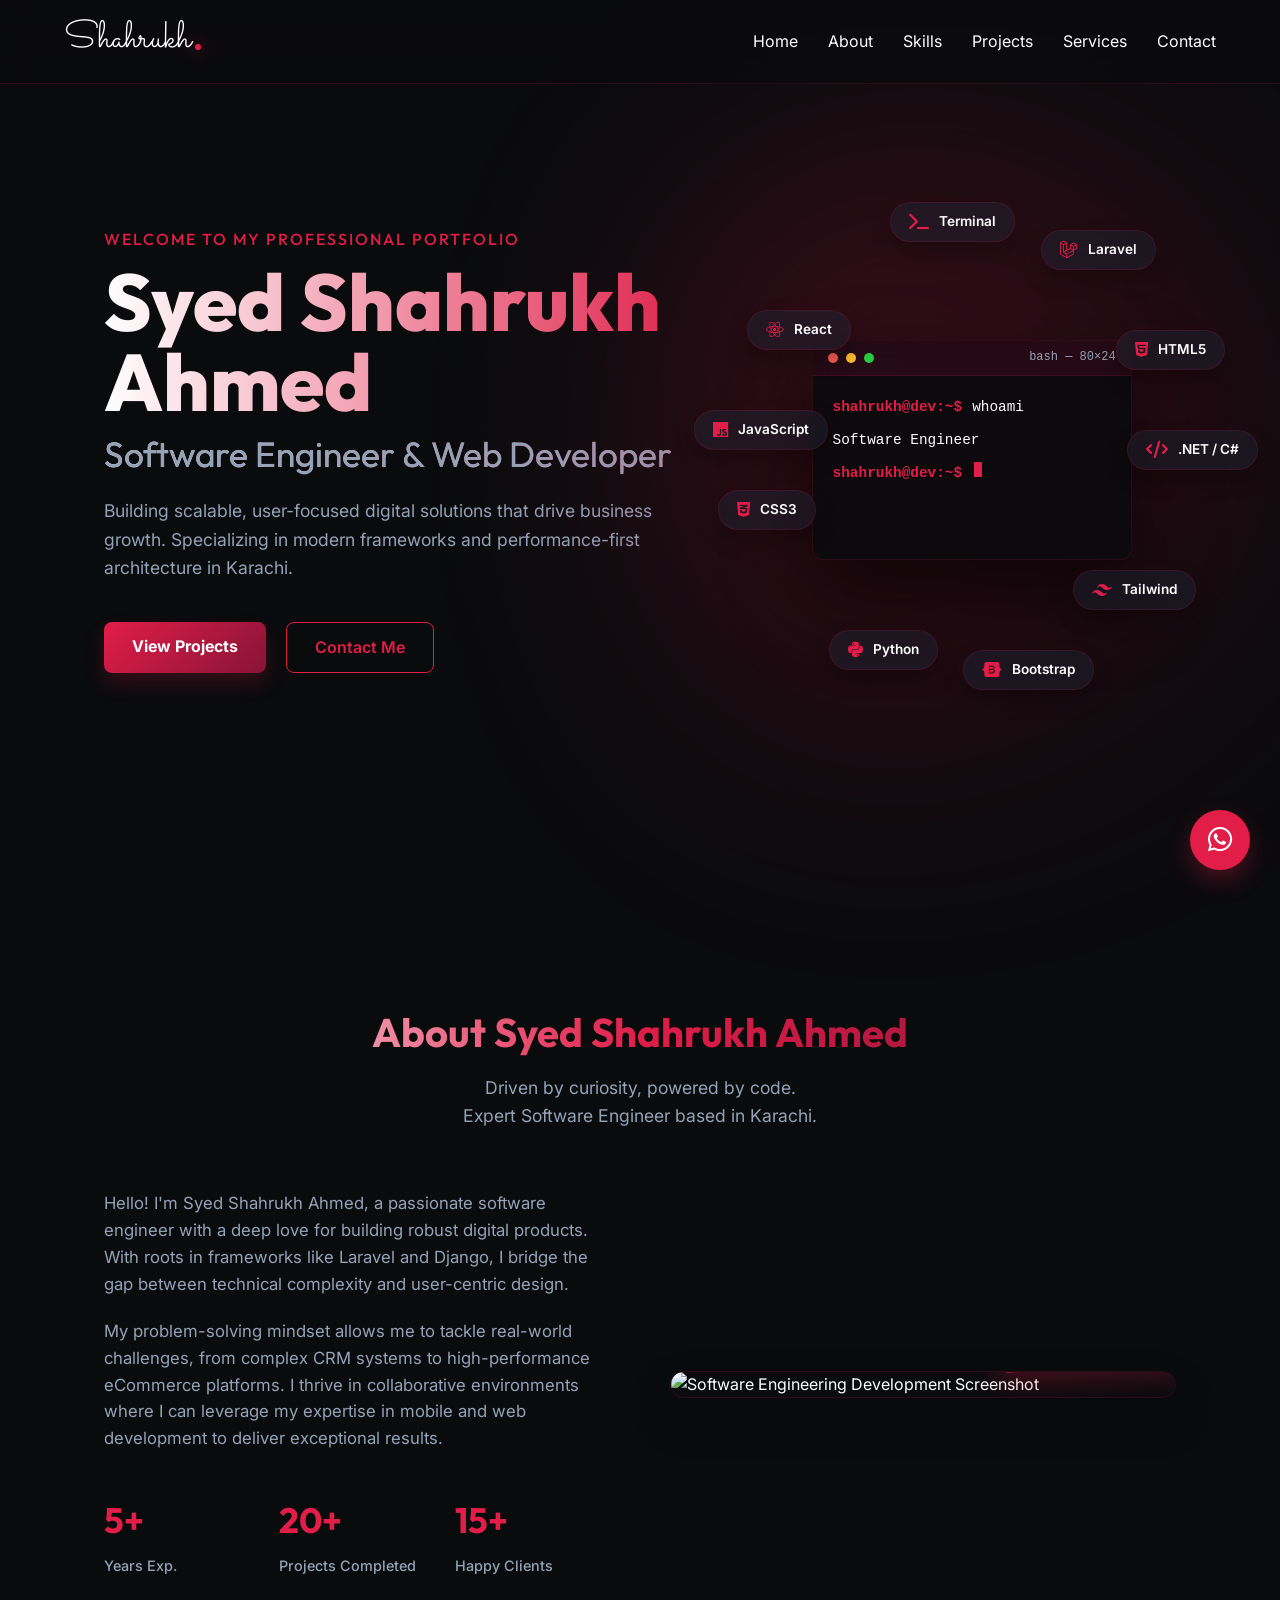
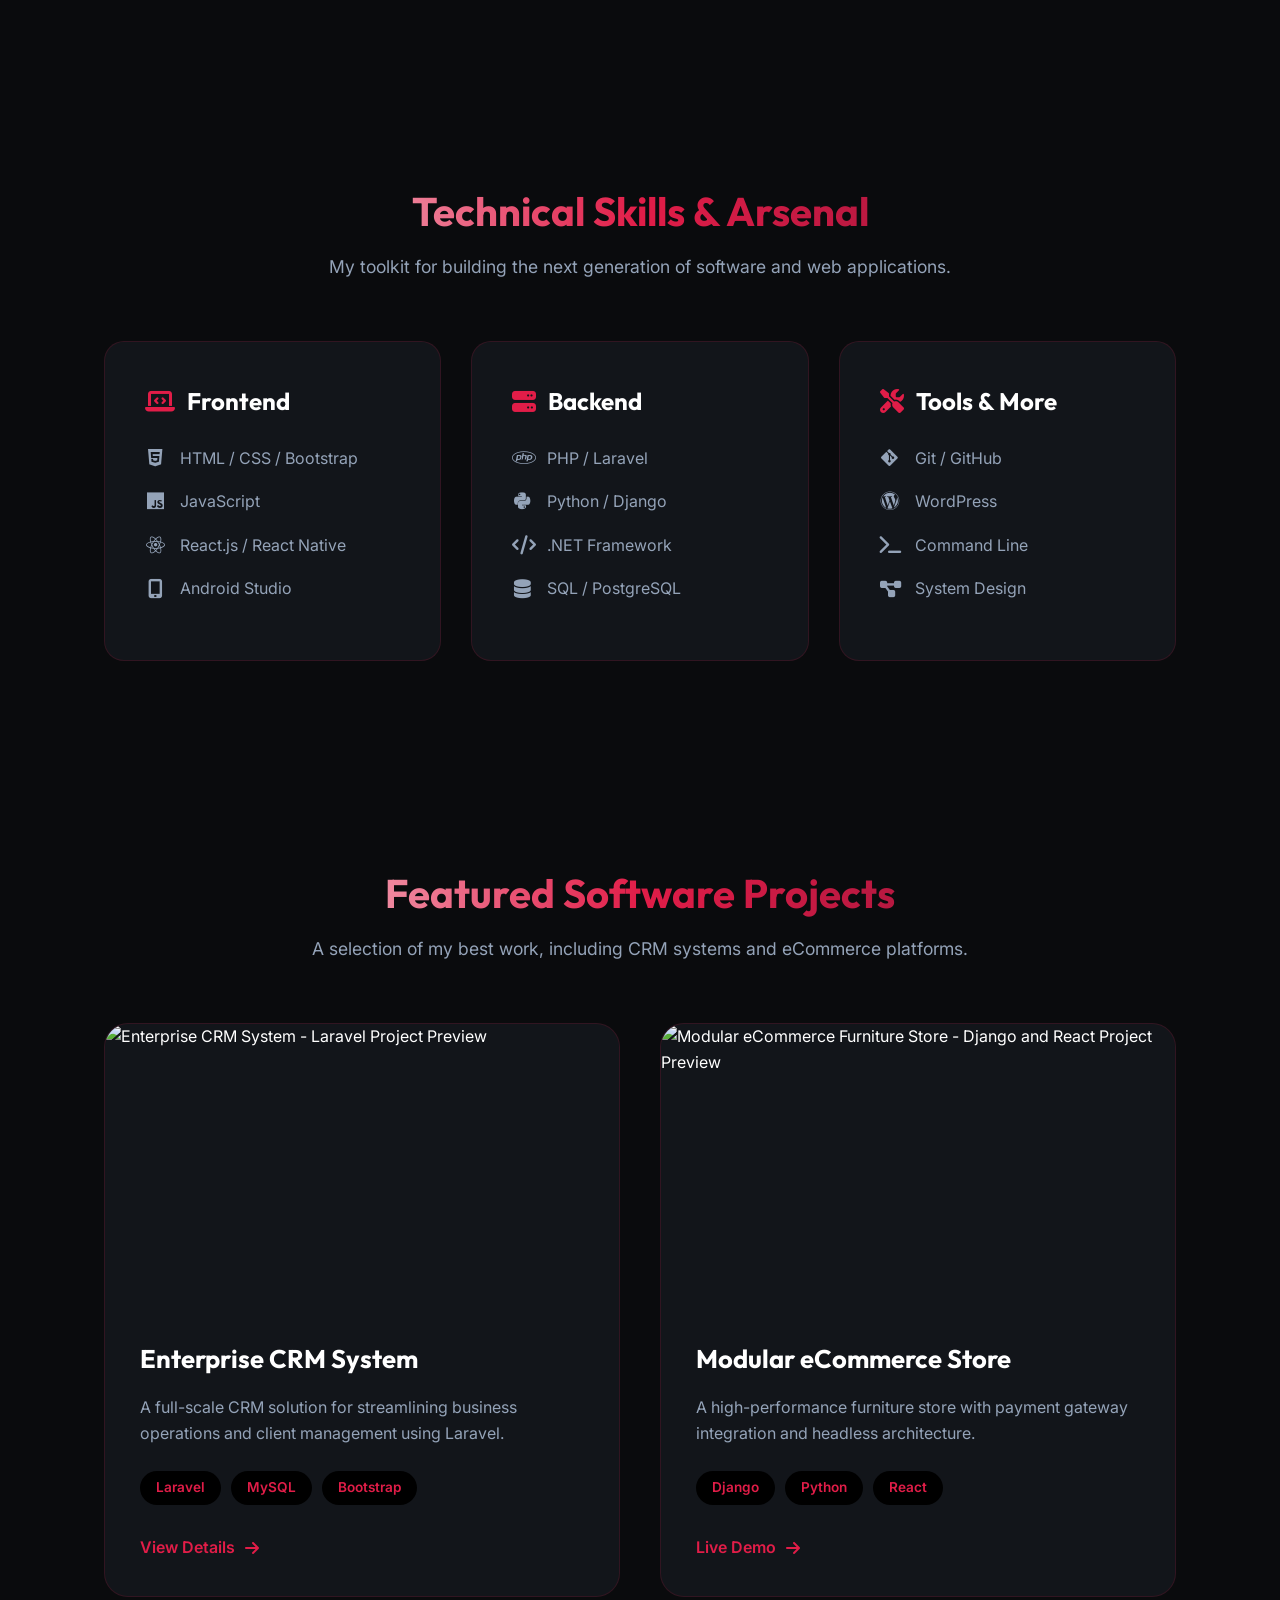
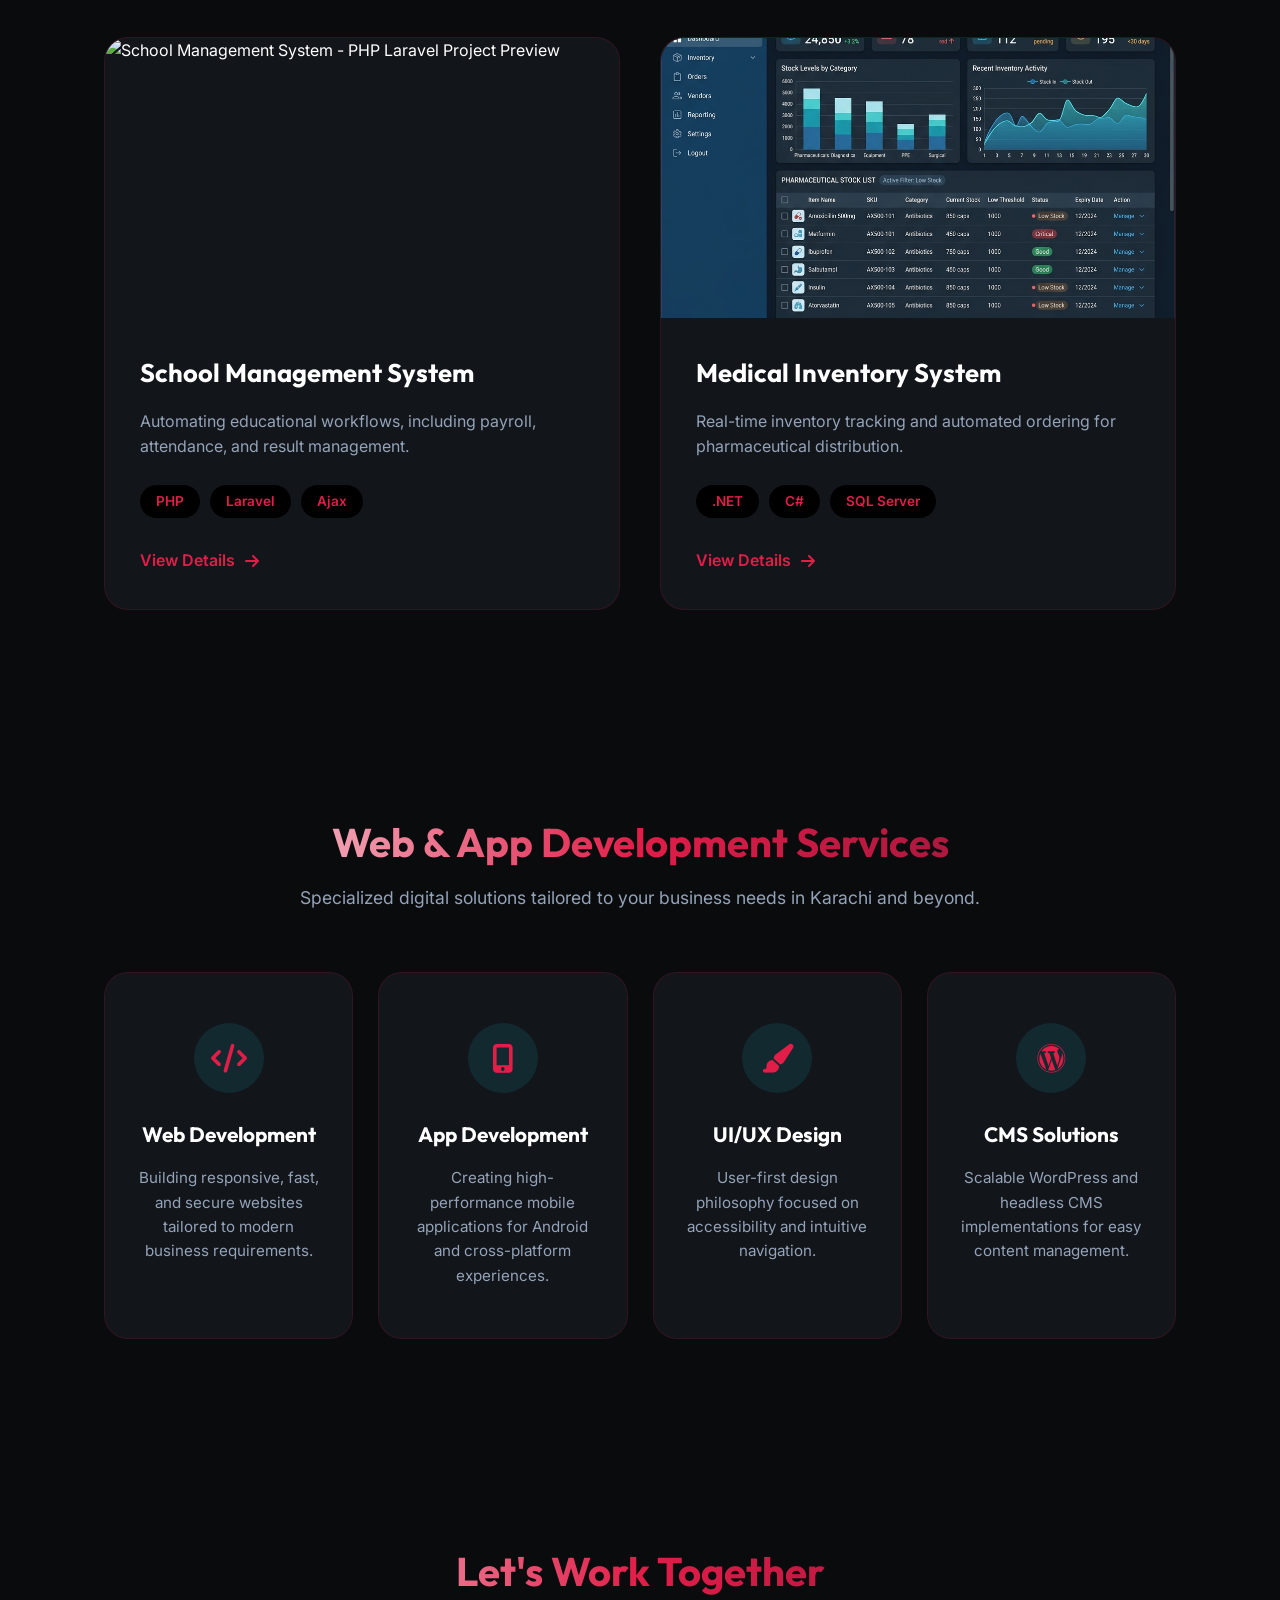
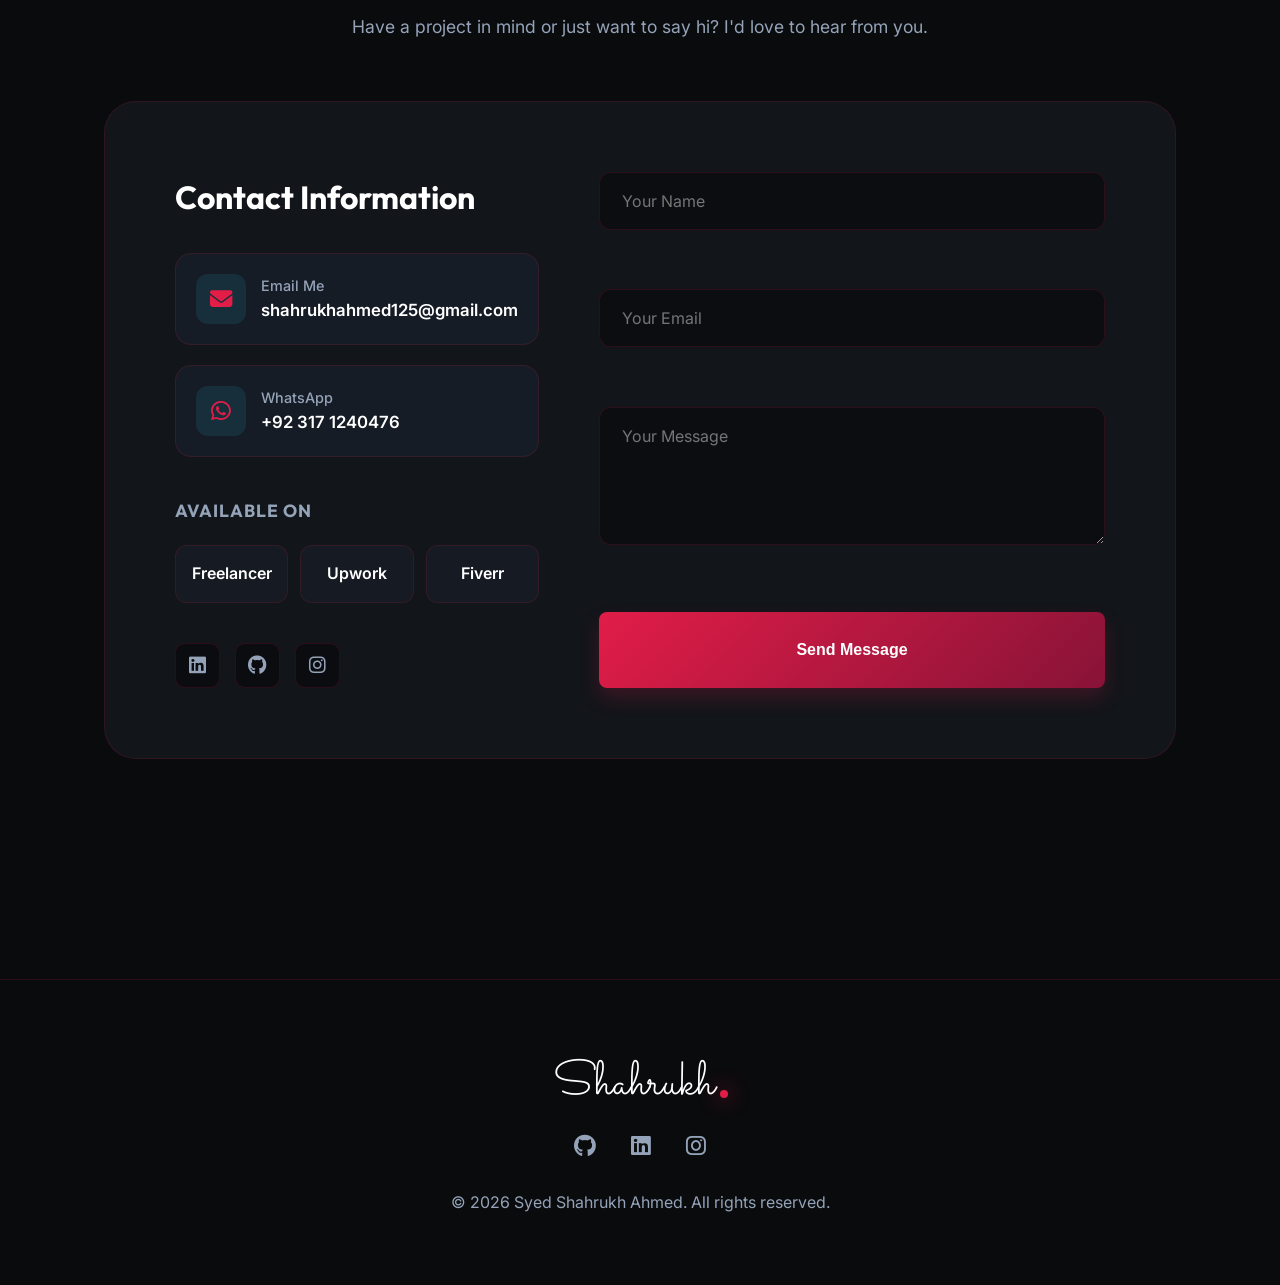
==== commit 50f490a4: "fix" ====
--- a/index.html
+++ b/index.html
@@ -3,7 +3,7 @@
 <head>
     <meta charset="UTF-8">
     <meta name="viewport" content="width=device-width, initial-scale=1.0">
-    <title>Syed Shahrukh Ahmed | Software Engineer & Web Developer in Karachi | Laravel Specialist</title>
+    <title>Syed Shahrukh Ahmed (shahrukhahmed125) | Software Engineer & Web Developer in Karachi | Laravel Specialist</title>
     <meta name="description" content="Syed Shahrukh Ahmed (shahrukhahmed125) - Professional Software Engineer and Web Developer in Karachi. Expert in Laravel, Django, CRM, and eCommerce solutions. Building scalable, user-focused digital products.">
     <meta name="keywords" content="Laravel Developer Karachi, Web Developer Pakistan, Software Engineer Karachi, PHP Developer, eCommerce Solutions, CRM Specialist, Syed Shahrukh Ahmed Portfolio, Shahrukh Ahmed, Shahrukh Ahmed Portfolio, Shahrukh Ahmed Karachi, Shahrukh Ahmed Pakistan, Shahrukh Ahmed Laravel, Shahrukh Ahmed Django, Shahrukh Ahmed CRM, Shahrukh Ahmed eCommerce, Shahrukh Ahmed Web Developer, Shahrukh Ahmed Software Engineer, Shahrukh Ahmed Developer, Shahrukh Ahmed Engineer, Shahrukh Ahmed Laravel Developer, Shahrukh Ahmed Django Developer, Shahrukh Ahmed CRM Developer, Shahrukh Ahmed eCommerce Developer, shahrukhahmed125">
     <link rel="canonical" href="https://shahrukhahmed125.github.io">
@@ -90,7 +90,8 @@
                 <i class="fab fa-react"></i> <span>React</span>
             </div>
             <div class="tech-chip" style="bottom: 10%; right: -5%;">
-                <i class="fab fa-tailwind"></i> <span>Tailwind</span>
+                <img src="icons8-tailwind-css.svg" alt="Tailwind" width="20" height="20">
+                <span>Tailwind</span>
             </div>
             <div class="tech-chip" style="top: 40%; left: -18%;">
                 <i class="fab fa-js"></i> <span>JavaScript</span>
@@ -324,15 +325,12 @@
                     <h4>Available On</h4>
                     <div class="platform-grid">
                         <a href="https://www.freelancer.com/u/shahrukhahmed125" target="_blank" class="platform-card">
-                            <i class="fab fa-freelancer"></i>
                             <span>Freelancer</span>
                         </a>
-                        <a href="https://www.upwork.com" target="_blank" class="platform-card">
-                            <i class="fab fa-upwork"></i>
+                        <a href="https://www.upwork.com/freelancers/~010982701ad2386ee7" target="_blank" class="platform-card">
                             <span>Upwork</span>
                         </a>
                         <a href="https://www.fiverr.com" target="_blank" class="platform-card">
-                            <span class="fiverr-icon">fi</span>
                             <span>Fiverr</span>
                         </a>
                     </div>
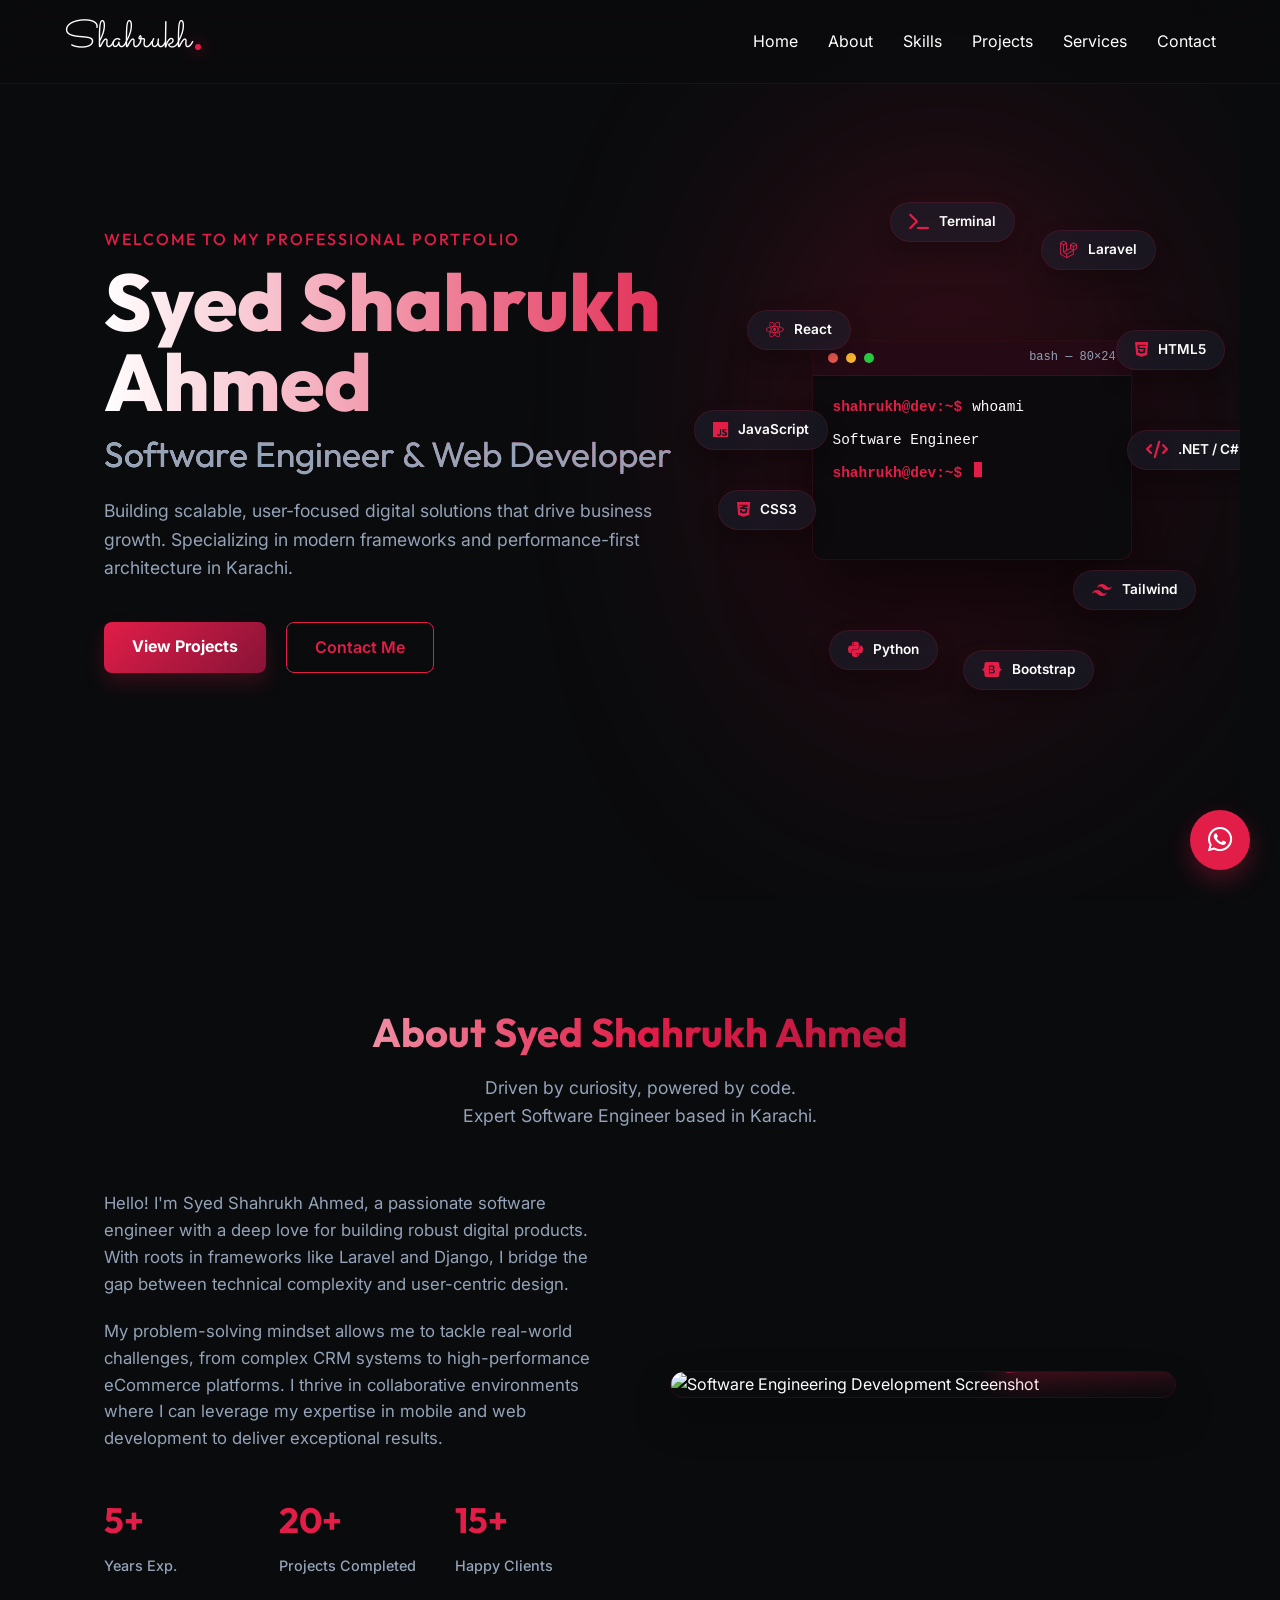
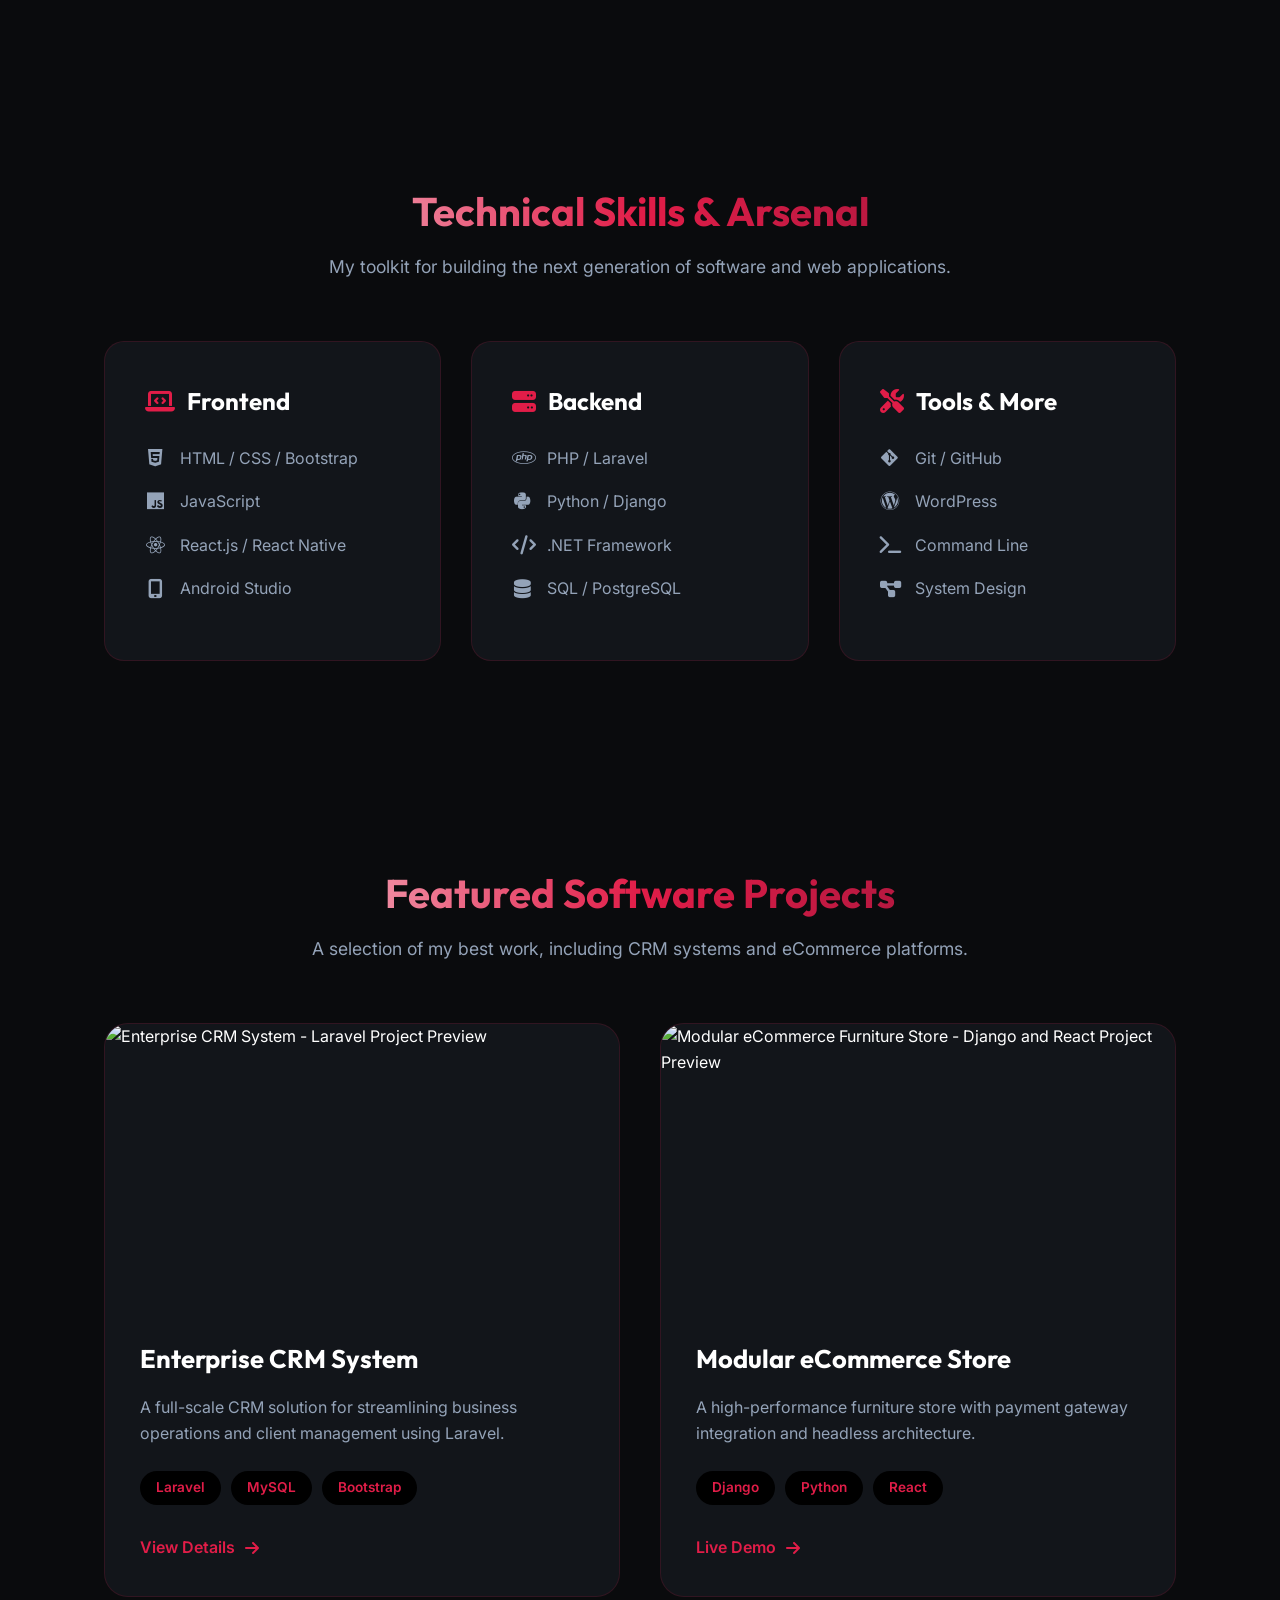
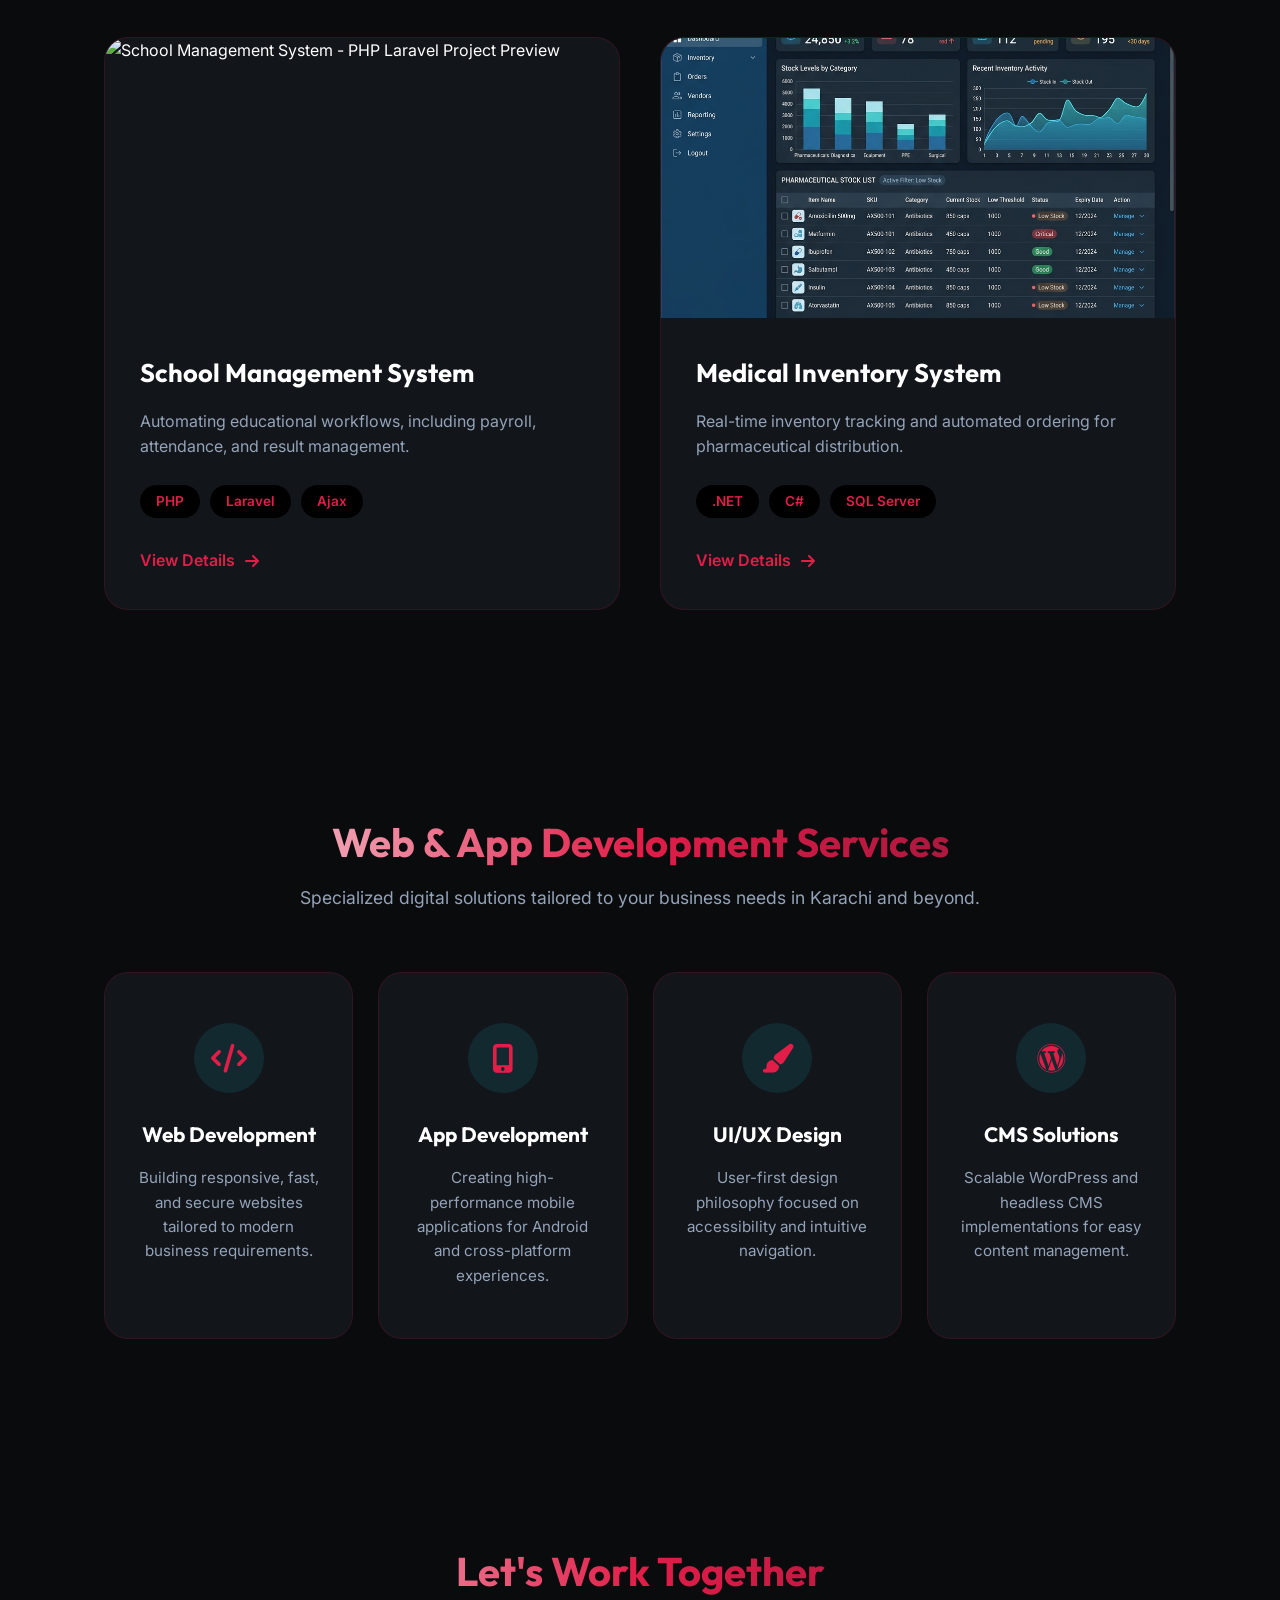
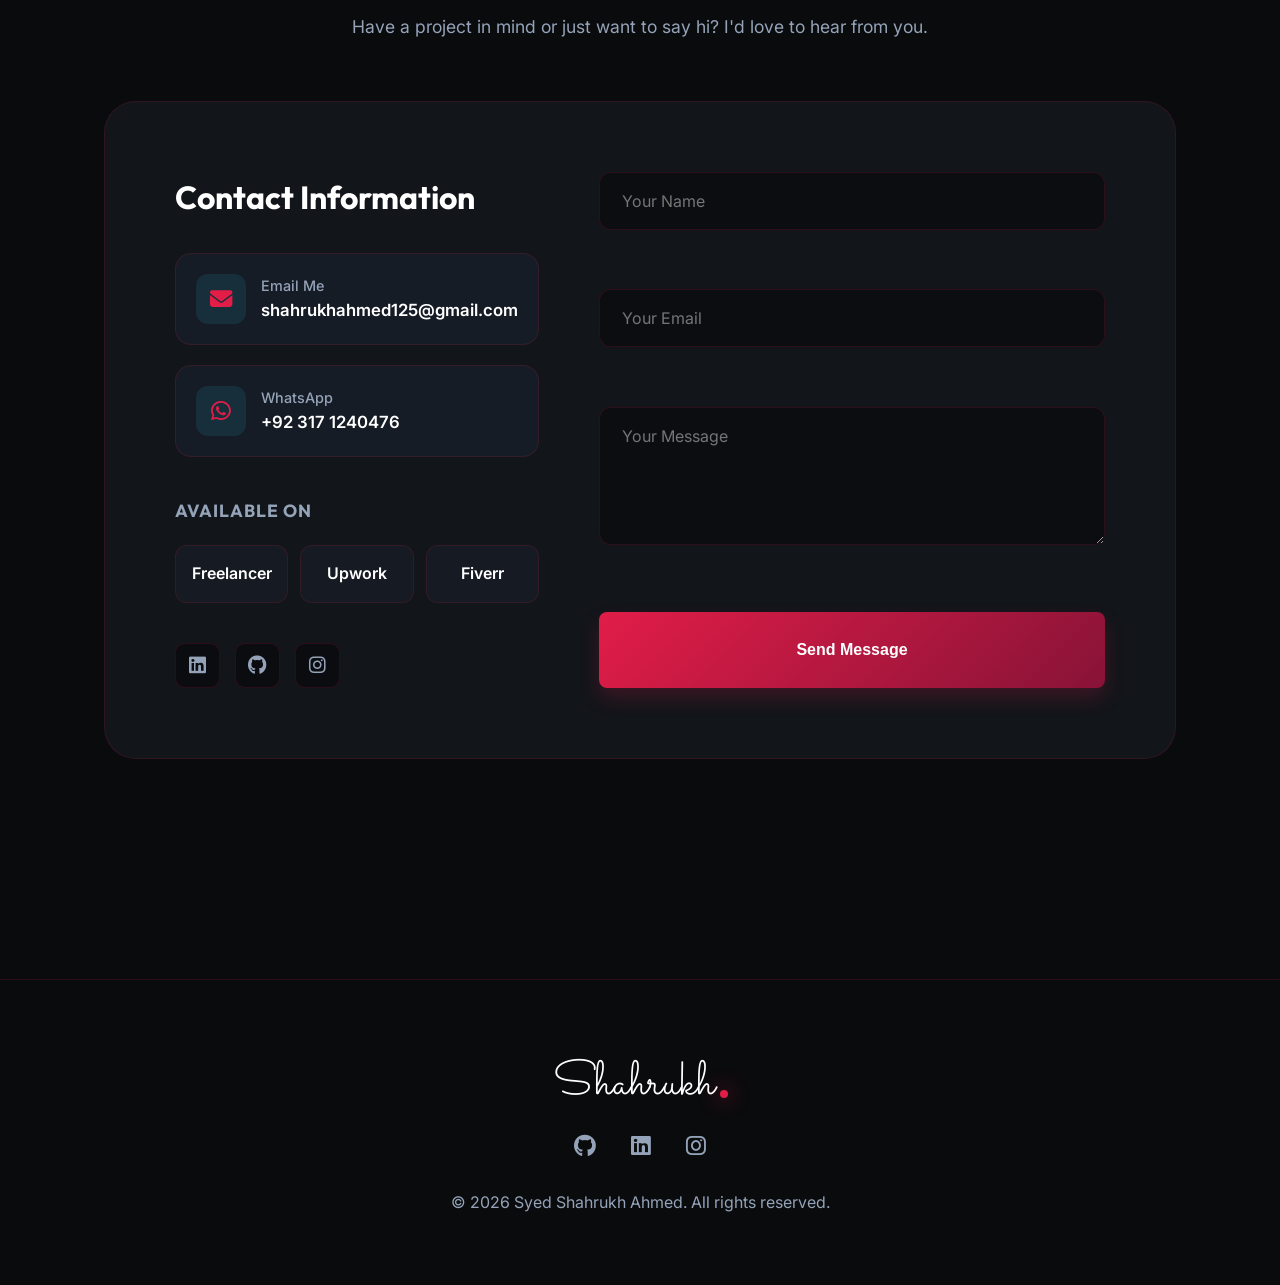
==== commit 4e4e15c9: "fix" ====
--- a/index.html
+++ b/index.html
@@ -371,9 +371,11 @@
         </div>
     </footer>
 
-    <a href="https://wa.me/923171240476" target="_blank" class="whatsapp-float">
-        <i class="fab fa-whatsapp"></i>
-    </a>
+    <div class="whatsapp-float-wrapper">
+        <a href="https://wa.me/923171240476" target="_blank" class="whatsapp-float">
+            <i class="fab fa-whatsapp"></i>
+        </a>
+    </div>
 
     <script src="script.js"></script>
 </body>
--- a/style.css
+++ b/style.css
@@ -22,10 +22,12 @@
     margin: 0;
     padding: 0;
     box-sizing: border-box;
+    max-width: 100%;
 }
 
 html {
     scroll-behavior: smooth;
+    overflow-x: hidden;
 }
 
 body {
@@ -34,6 +36,11 @@
     font-family: 'Inter', sans-serif;
     line-height: 1.6;
     overflow-x: hidden;
+    margin: 0;
+    padding: 0;
+    width: 100%;
+    max-width: 100vw;
+    box-sizing: border-box;
 }
 
 h1, h2, h3, h4, h5, h6 {
@@ -55,6 +62,9 @@
     padding: 100px 5%;
     max-width: 1200px;
     margin: 0 auto;
+    width: 100%;
+    box-sizing: border-box;
+    overflow-x: hidden;
 }
 
 .container {
@@ -1034,12 +1044,31 @@
 
 
 @media (max-width: 768px) {
-    section { padding: 60px 5%; }
-    .hero { flex-direction: column-reverse; text-align: center; padding-top: 120px; gap: 30px; }
+    section { 
+        padding: 60px 4%; 
+        max-width: 100%;
+        margin: 0 auto;
+        width: 100%;
+        box-sizing: border-box;
+    }
+    .hero { 
+        flex-direction: column-reverse; 
+        text-align: center; 
+        padding-top: 120px; 
+        gap: 30px;
+        max-width: 100%;
+        width: 100%;
+        margin: 0 auto;
+    }
     .hero-visual { width: 100%; }
-    .hero-content { width: 100%; }
+    .hero-content { 
+        width: 100%;
+        max-width: 100%;
+        padding: 0 4%;
+        box-sizing: border-box;
+    }
     .hero-btns { justify-content: center; flex-direction: column; gap: 15px; }
-    .btn { width: 100%; }
+    .btn { width: 100%; max-width: 280px; }
     .about-grid, .projects-grid, .skills-grid { grid-template-columns: 1fr; }
     .about-image { order: -1; margin-bottom: 40px; }
     .nav-links { 
@@ -1050,12 +1079,13 @@
         left: 0;
         width: 100%;
         background: rgba(10, 11, 13, 0.98);
-        padding: 40px 5%;
+        padding: 40px 4%;
         gap: 25px;
         text-align: center;
         border-bottom: 1px solid var(--border-color);
         backdrop-filter: blur(20px);
         -webkit-backdrop-filter: blur(20px);
+        box-sizing: border-box;
     }
     .nav-links.active {
         display: flex;
@@ -1070,8 +1100,26 @@
 }
 
 @media (max-width: 480px) {
-    section { padding: 50px 5%; }
-    .contact-container { padding: 25px; }
+    section { 
+        padding: 50px 3%; 
+        max-width: 100%;
+        margin: 0 auto;
+        width: 100%;
+        box-sizing: border-box;
+    }
+    .contact-container { 
+        padding: 25px 3%; 
+        max-width: 100%;
+        margin: 0 auto;
+        width: 100%;
+        box-sizing: border-box;
+    }
+    .hero-content { 
+        padding: 0 3%; 
+        max-width: 100%;
+        width: 100%;
+        box-sizing: border-box;
+    }
     .hero-content h1 { font-size: 2.2rem; }
     .about-stats { grid-template-columns: 1fr; gap: 15px; }
     .stat { text-align: center; border-bottom: 1px solid var(--border-color); padding-bottom: 10px; }
@@ -1095,12 +1143,16 @@
     justify-content: center;
     text-decoration: none;
     box-shadow: 0 10px 25px rgba(225, 29, 72, 0.3);
-    z-index: 2000;
-    transition: var(--transition);
+    z-index: 100;
+    transition: var(--transition);
+    pointer-events: auto;
+    transform: translateZ(0);
+    will-change: transform;
+    backface-visibility: hidden;
 }
 
 .whatsapp-float:hover {
-    transform: scale(1.1) rotate(15deg);
+    transform: scale(1.05) rotate(8deg);
     background: #ffffff;
     color: #e11d48;
     box-shadow: 0 15px 35px rgba(225, 29, 72, 0.5);
@@ -1108,10 +1160,99 @@
 
 @media (max-width: 768px) {
     .whatsapp-float {
-        bottom: 20px;
-        right: 20px;
-        width: 50px;
-        height: 50px;
-        font-size: 22px;
-    }
-}
+        bottom: 80px;
+        right: 16px;
+        width: 48px;
+        height: 48px;
+        font-size: 20px;
+        box-shadow: 0 8px 20px rgba(225, 29, 72, 0.3);
+    }
+}
+
+@media (max-width: 480px) {
+    .whatsapp-float {
+        bottom: 70px;
+        right: 12px;
+        width: 44px;
+        height: 44px;
+        font-size: 18px;
+    }
+}
+
+/* Hide browser inspector elements */
+#brightness-filter,
+.__web-inspector-hide-shortcut__ {
+    display: none !important;
+    visibility: hidden !important;
+    opacity: 0 !important;
+    pointer-events: none !important;
+}
+
+/* WhatsApp button container to prevent layout interference */
+.whatsapp-float-wrapper {
+    position: fixed;
+    bottom: 0;
+    right: 0;
+    width: 100px;
+    height: 100px;
+    pointer-events: none;
+    z-index: 100;
+}
+
+.whatsapp-float {
+    position: absolute;
+    bottom: 30px;
+    right: 30px;
+    background: #e11d48;
+    color: #ffffff;
+    font-size: 28px;
+    width: 60px;
+    height: 60px;
+    border-radius: 50%;
+    display: flex;
+    align-items: center;
+    justify-content: center;
+    text-decoration: none;
+    box-shadow: 0 10px 25px rgba(225, 29, 72, 0.3);
+    transition: var(--transition);
+    pointer-events: auto;
+    transform: translateZ(0);
+    will-change: transform;
+    backface-visibility: hidden;
+}
+
+.whatsapp-float:hover {
+    transform: scale(1.05) rotate(8deg);
+    background: #ffffff;
+    color: #e11d48;
+    box-shadow: 0 15px 35px rgba(225, 29, 72, 0.5);
+}
+
+@media (max-width: 768px) {
+    .whatsapp-float {
+        bottom: 80px;
+        right: 16px;
+        width: 48px;
+        height: 48px;
+        font-size: 20px;
+        box-shadow: 0 8px 20px rgba(225, 29, 72, 0.3);
+    }
+}
+
+@media (max-width: 480px) {
+    .whatsapp-float {
+        bottom: 70px;
+        right: 12px;
+        width: 44px;
+        height: 44px;
+        font-size: 18px;
+    }
+}
+
+/* Ensure WhatsApp button doesn't interfere with mobile menu */
+@media (max-width: 768px) {
+    .nav-links.active ~ .whatsapp-float-wrapper .whatsapp-float {
+        opacity: 0.5;
+        pointer-events: none;
+    }
+}
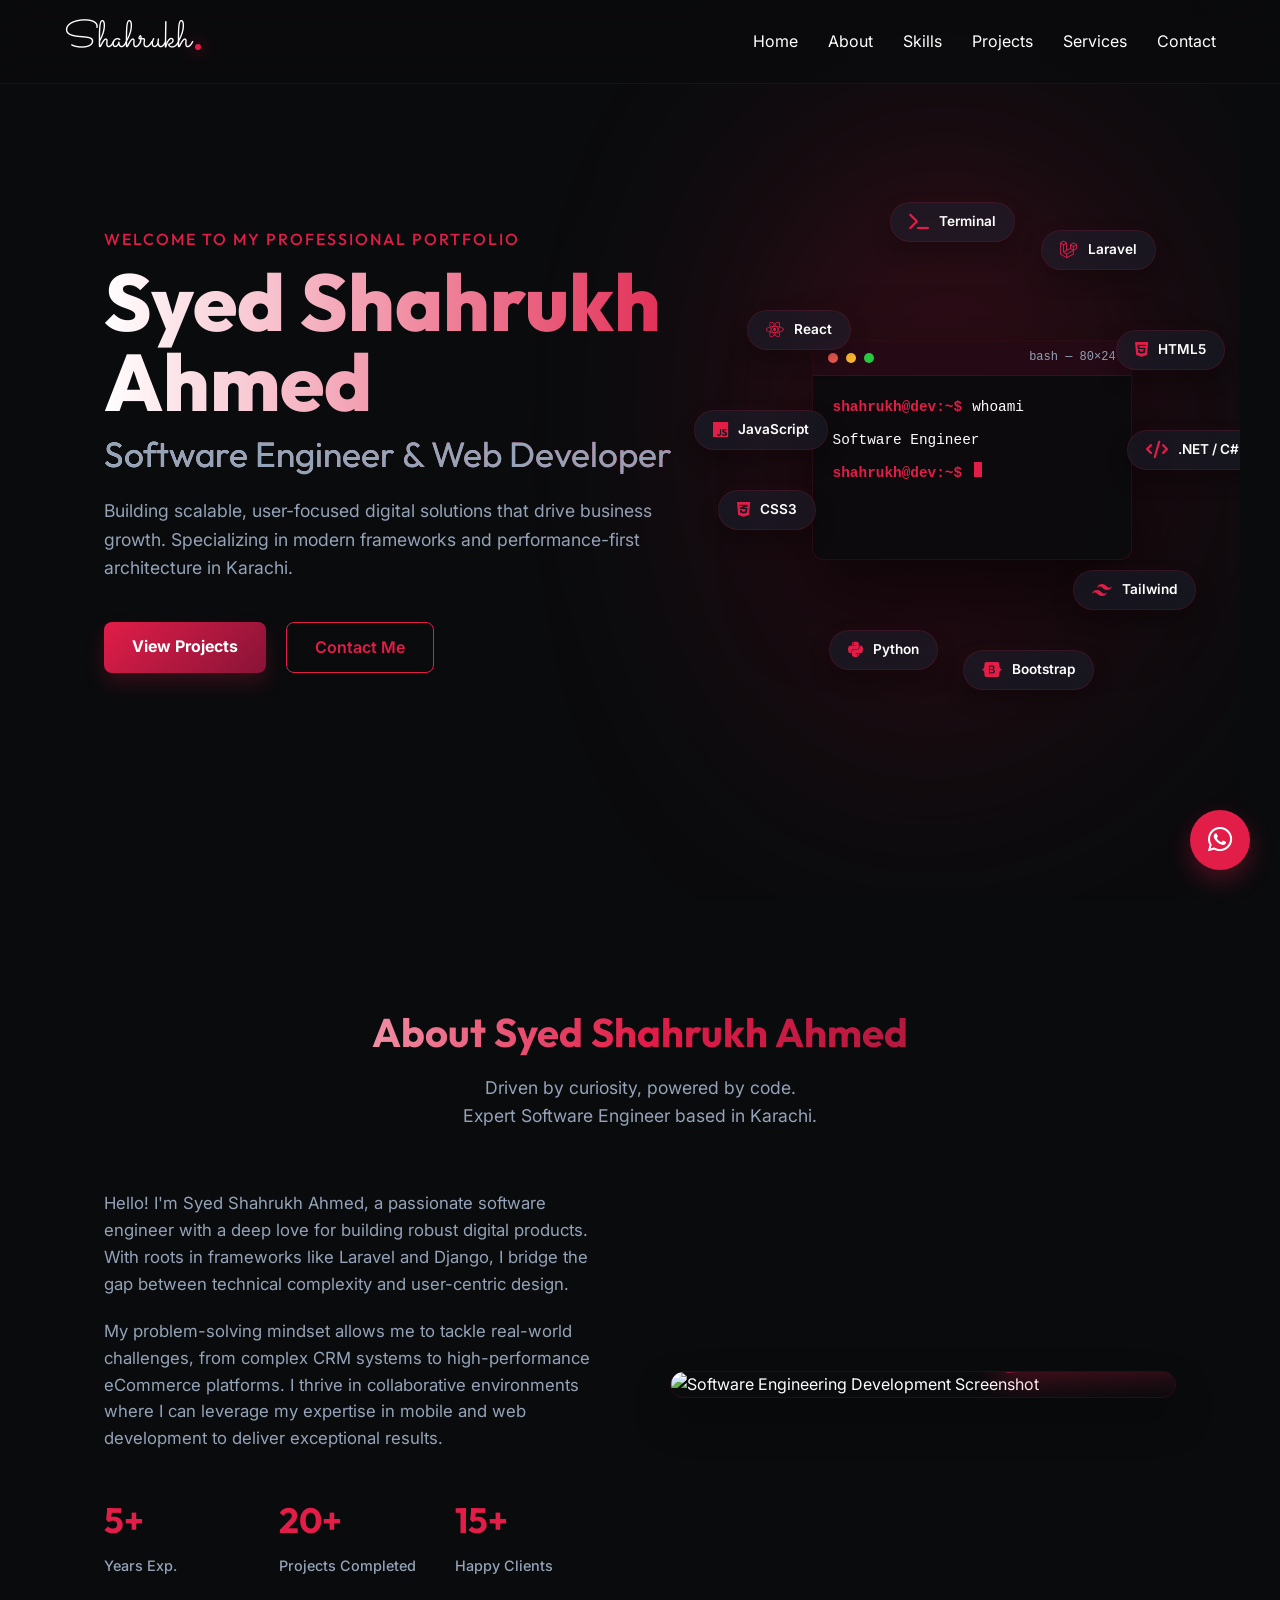
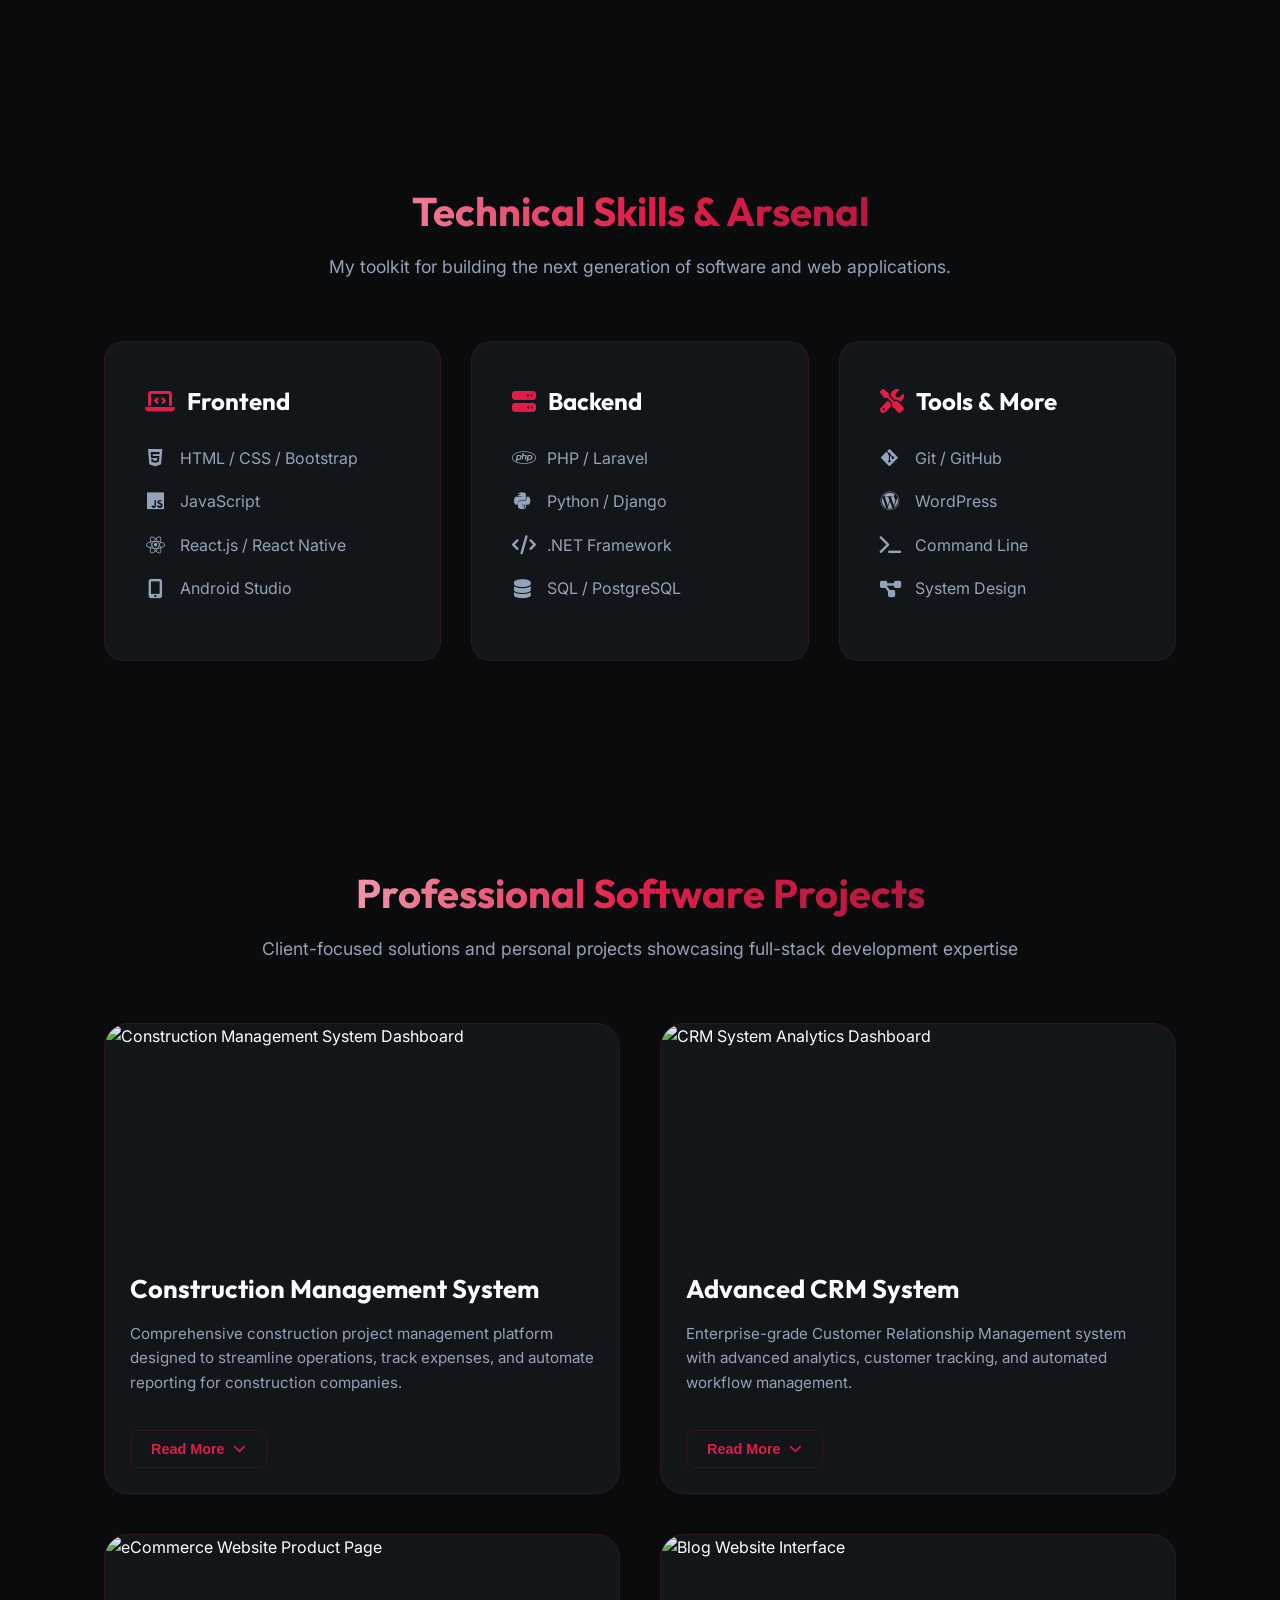
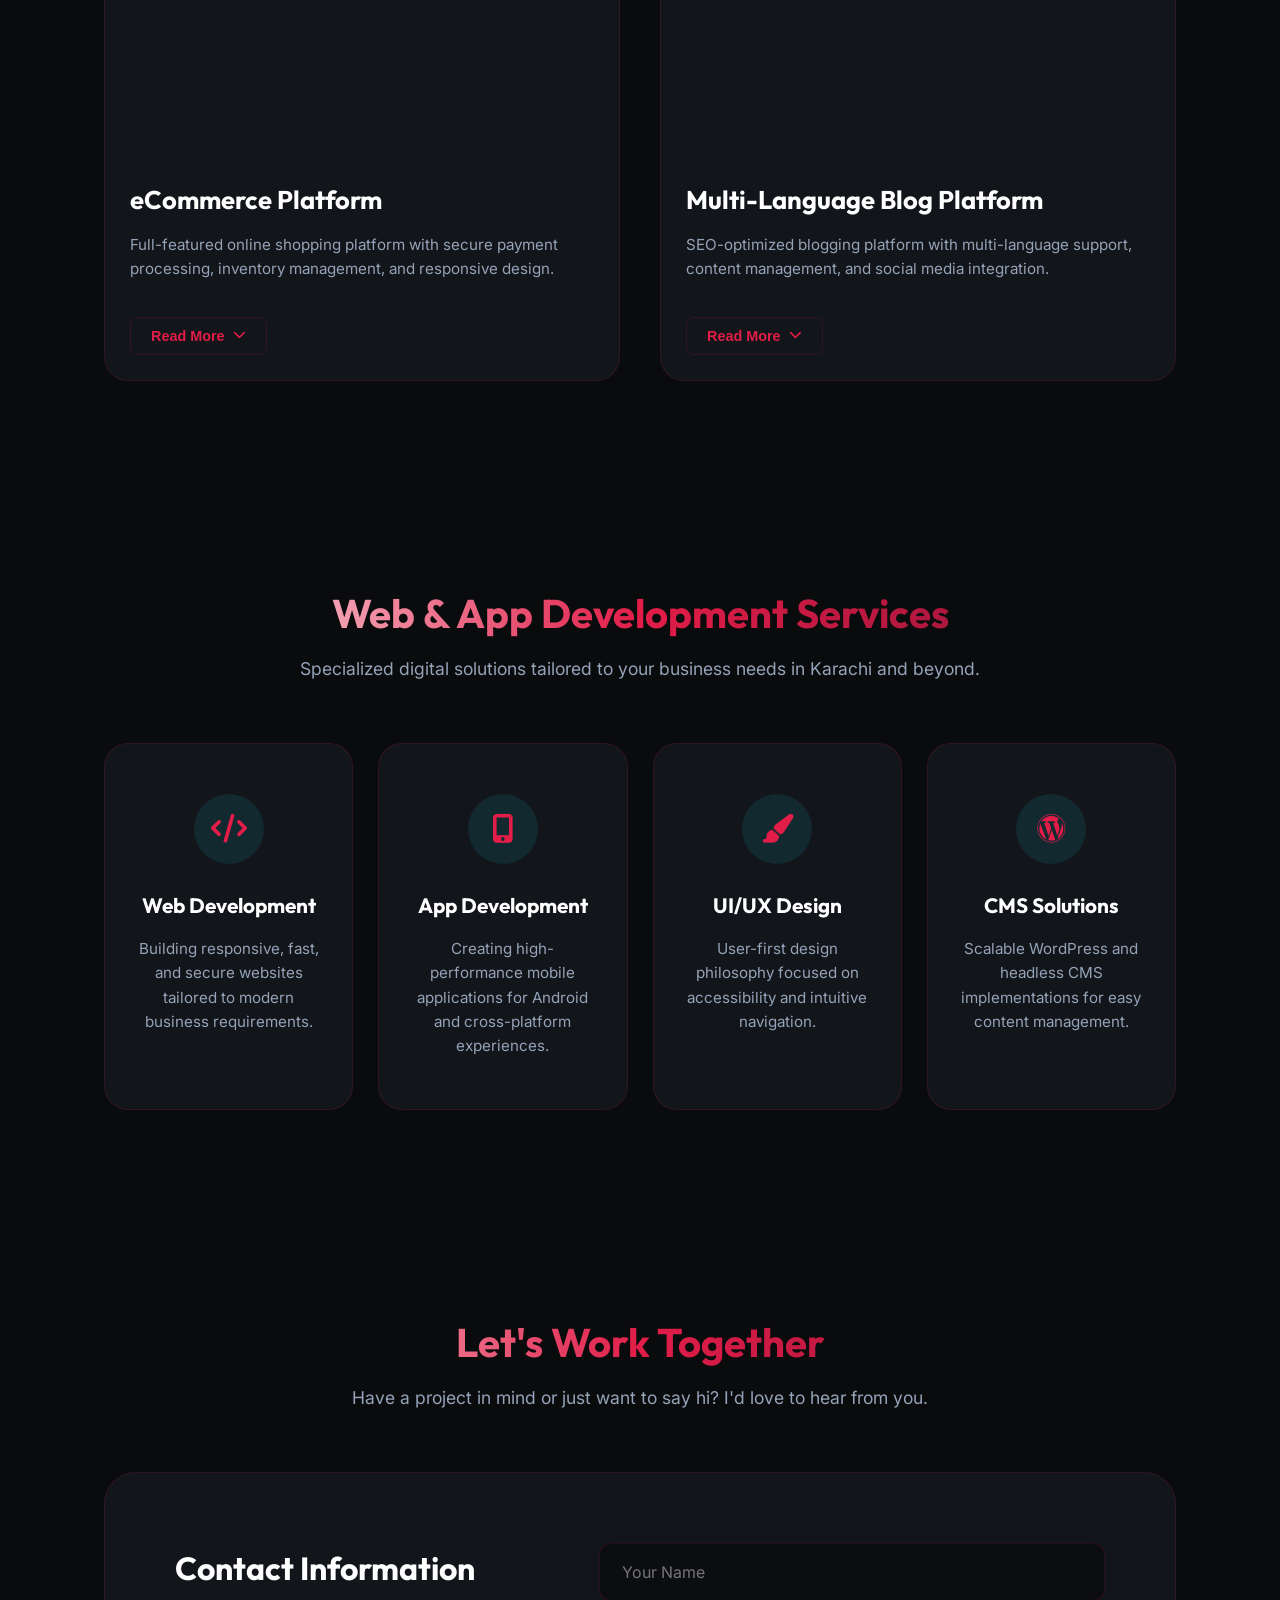
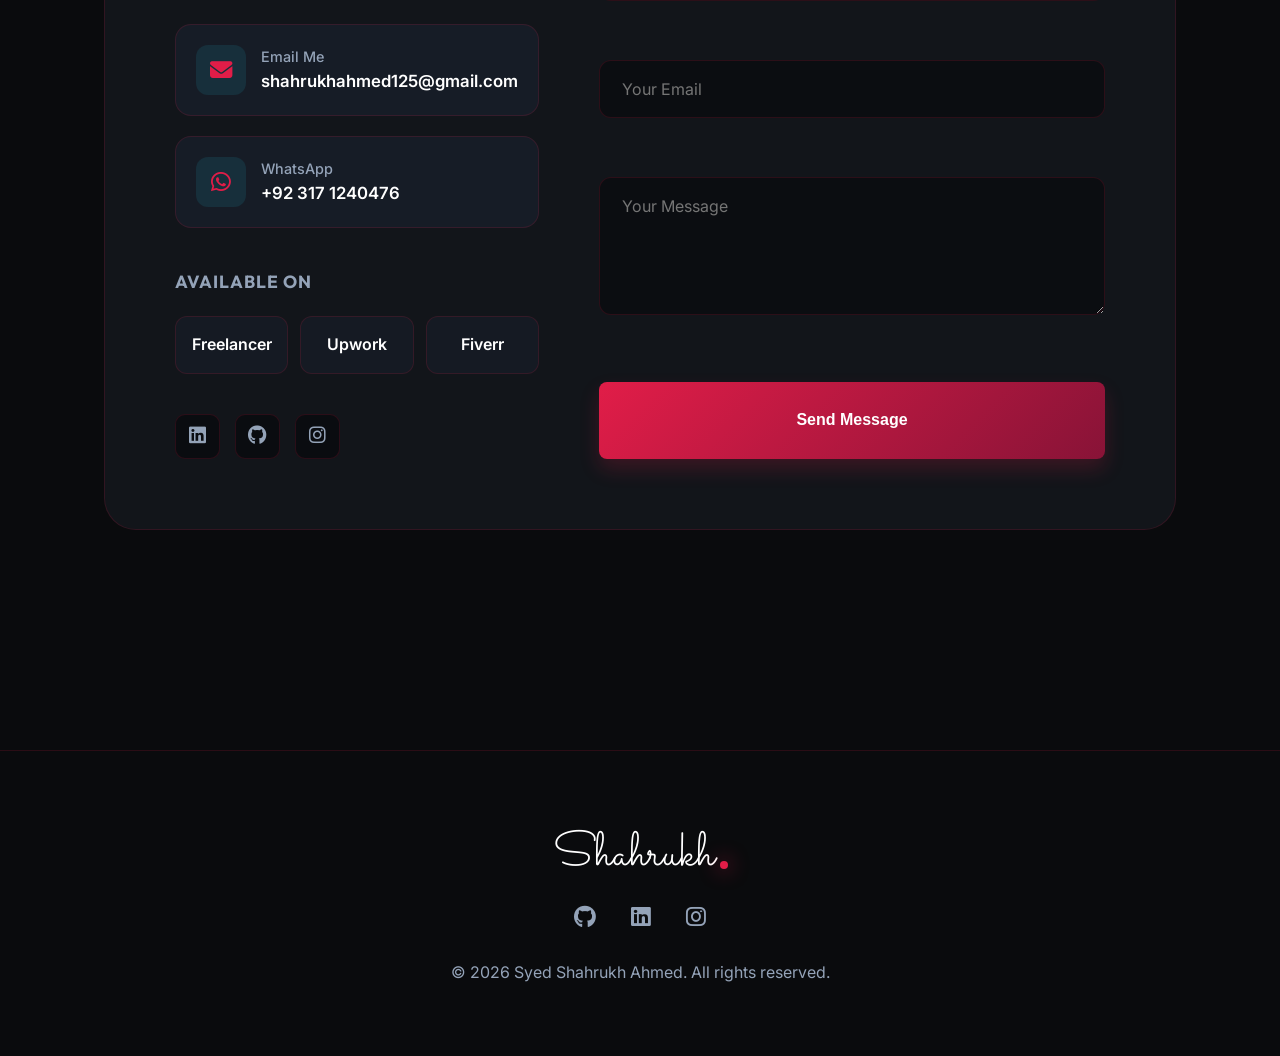
==== commit 4c158220: "fix" ====
--- a/index.html
+++ b/index.html
@@ -195,73 +195,241 @@
     <!-- Projects Section -->
     <section id="projects" class="projects">
         <div class="section-title reveal">
-            <h2>Featured Software Projects</h2>
-            <p>A selection of my best work, including CRM systems and eCommerce platforms.</p>
+            <h2>Professional Software Projects</h2>
+            <p>Client-focused solutions and personal projects showcasing full-stack development expertise</p>
         </div>
         <div class="projects-grid">
+            
+            <!-- Construction Management System -->
             <article class="project-card reveal">
                 <div class="project-img">
-                    <img src="https://images.unsplash.com/photo-1460925895917-afdab827c52f?q=80&w=1426&auto=format&fit=crop" alt="Enterprise CRM System - Laravel Project Preview">
+                    <img src="https://images.unsplash.com/photo-1541888946425-d81bb19240f5?q=80&w=1470&auto=format&fit=crop" alt="Construction Management System Dashboard">
                 </div>
                 <div class="project-content">
-                    <h3>Enterprise CRM System</h3>
-                    <p>A full-scale CRM solution for streamlining business operations and client management using Laravel.</p>
-                    <div class="tags">
-                        <span>Laravel</span>
-                        <span>MySQL</span>
-                        <span>Bootstrap</span>
-                    </div>
-                    <a href="#" class="btn-text" aria-label="View Details for Enterprise CRM System">View Details <i class="fas fa-arrow-right"></i></a>
+                    <h3>Construction Management System</h3>
+                    <p class="project-description">Comprehensive construction project management platform designed to streamline operations, track expenses, and automate reporting for construction companies.</p>
+                    
+                    <div class="project-expanded" style="display: none;">
+                        <div class="project-meta">
+                            <div class="project-role">
+                                <i class="fas fa-user-tie"></i>
+                                <span>Full Stack Developer</span>
+                            </div>
+                        </div>
+                        
+                        <div class="project-features">
+                            <h4>Key Features</h4>
+                            <ul>
+                                <li>Real-time project tracking and milestone management</li>
+                                <li>Automated expense tracking and budget monitoring</li>
+                                <li>Professional invoice generation and financial reporting</li>
+                                <li>Multi-user role-based access control</li>
+                            </ul>
+                        </div>
+                        
+                        <div class="project-tech">
+                            <h4>Tech Stack</h4>
+                            <div class="tags">
+                                <span>Laravel</span>
+                                <span>MySQL</span>
+                                <span>JavaScript</span>
+                                <span>Bootstrap</span>
+                                <span>jQuery</span>
+                            </div>
+                        </div>
+                        
+                        <div class="project-links">
+                            <span class="private-badge">
+                                <i class="fas fa-lock"></i>
+                                Private Client Project
+                            </span>
+                            <button class="btn btn-outline btn-small" onclick="showProjectModal('construction')">
+                                Request Demo
+                            </button>
+                        </div>
+                    </div>
+                    
+                    <button class="read-more-btn" onclick="toggleProjectCard(this)">
+                        <span class="read-more-text">Read More</span>
+                        <span class="read-less-text" style="display: none;">Read Less</span>
+                        <i class="fas fa-chevron-down"></i>
+                    </button>
                 </div>
             </article>
 
+            <!-- CRM System -->
             <article class="project-card reveal">
                 <div class="project-img">
-                    <img src="https://images.unsplash.com/photo-1556742049-0cfed4f6a45d?q=80&w=1374&auto=format&fit=crop" alt="Modular eCommerce Furniture Store - Django and React Project Preview">
+                    <img src="https://images.unsplash.com/photo-1556761175-5973dc0f32e7?q=80&w=1470&auto=format&fit=crop" alt="CRM System Analytics Dashboard">
                 </div>
                 <div class="project-content">
-                    <h3>Modular eCommerce Store</h3>
-                    <p>A high-performance furniture store with payment gateway integration and headless architecture.</p>
-                    <div class="tags">
-                        <span>Django</span>
-                        <span>Python</span>
-                        <span>React</span>
-                    </div>
-                    <a href="#" class="btn-text" aria-label="View Live Demo for Modular eCommerce Store">Live Demo <i class="fas fa-arrow-right"></i></a>
+                    <h3>Advanced CRM System</h3>
+                    <p class="project-description">Enterprise-grade Customer Relationship Management system with advanced analytics, customer tracking, and automated workflow management.</p>
+                    
+                    <div class="project-expanded" style="display: none;">
+                        <div class="project-meta">
+                            <div class="project-role">
+                                <i class="fas fa-user-tie"></i>
+                                <span>Full Stack Developer</span>
+                            </div>
+                        </div>
+                        
+                        <div class="project-features">
+                            <h4>Key Features</h4>
+                            <ul>
+                                <li>Role-based access control with 5 user levels</li>
+                                <li>Advanced analytics and reporting dashboard</li>
+                                <li>Customer lifecycle management and tracking</li>
+                                <li>Automated email marketing integration</li>
+                            </ul>
+                        </div>
+                        
+                        <div class="project-tech">
+                            <h4>Tech Stack</h4>
+                            <div class="tags">
+                                <span>Laravel</span>
+                                <span>MySQL</span>
+                                <span>Vue.js</span>
+                                <span>Chart.js</span>
+                                <span>REST API</span>
+                            </div>
+                        </div>
+                        
+                        <div class="project-links">
+                            <span class="private-badge">
+                                <i class="fas fa-lock"></i>
+                                Private Client Project
+                            </span>
+                            <button class="btn btn-outline btn-small" onclick="showProjectModal('crm')">
+                                Request Demo
+                            </button>
+                        </div>
+                    </div>
+                    
+                    <button class="read-more-btn" onclick="toggleProjectCard(this)">
+                        <span class="read-more-text">Read More</span>
+                        <span class="read-less-text" style="display: none;">Read Less</span>
+                        <i class="fas fa-chevron-down"></i>
+                    </button>
                 </div>
             </article>
 
+            <!-- eCommerce Website -->
             <article class="project-card reveal">
                 <div class="project-img">
-                    <img src="https://images.unsplash.com/photo-1546410531-bb4caa6b424d?q=80&w=1471&auto=format&fit=crop" alt="School Management System - PHP Laravel Project Preview">
+                    <img src="https://images.unsplash.com/photo-1556742049-0cfed4f6a45d?q=80&w=1374&auto=format&fit=crop" alt="eCommerce Website Product Page">
                 </div>
                 <div class="project-content">
-                    <h3>School Management System</h3>
-                    <p>Automating educational workflows, including payroll, attendance, and result management.</p>
-                    <div class="tags">
-                        <span>PHP</span>
-                        <span>Laravel</span>
-                        <span>Ajax</span>
-                    </div>
-                    <a href="#" class="btn-text" aria-label="View Details for School Management System">View Details <i class="fas fa-arrow-right"></i></a>
+                    <h3>eCommerce Platform</h3>
+                    <p class="project-description">Full-featured online shopping platform with secure payment processing, inventory management, and responsive design.</p>
+                    
+                    <div class="project-expanded" style="display: none;">
+                        <div class="project-meta">
+                            <div class="project-role">
+                                <i class="fas fa-user-tie"></i>
+                                <span>Full Stack Developer</span>
+                            </div>
+                        </div>
+                        
+                        <div class="project-features">
+                            <h4>Key Features</h4>
+                            <ul>
+                                <li>Stripe payment gateway integration</li>
+                                <li>Real-time inventory management</li>
+                                <li>Advanced product search and filtering</li>
+                                <li>Order tracking and customer dashboard</li>
+                            </ul>
+                        </div>
+                        
+                        <div class="project-tech">
+                            <h4>Tech Stack</h4>
+                            <div class="tags">
+                                <span>Laravel</span>
+                                <span>MySQL</span>
+                                <span>JavaScript</span>
+                                <span>Stripe API</span>
+                                <span>Bootstrap</span>
+                            </div>
+                        </div>
+                        
+                        <div class="project-links">
+                            <a href="https://github.com/shahrukhahmed125/ecommerce-demo" target="_blank" class="btn btn-primary btn-small">
+                                <i class="fab fa-github"></i>
+                                GitHub
+                            </a>
+                            <a href="#" target="_blank" class="btn btn-outline btn-small">
+                                <i class="fas fa-external-link-alt"></i>
+                                Live Demo
+                            </a>
+                        </div>
+                    </div>
+                    
+                    <button class="read-more-btn" onclick="toggleProjectCard(this)">
+                        <span class="read-more-text">Read More</span>
+                        <span class="read-less-text" style="display: none;">Read Less</span>
+                        <i class="fas fa-chevron-down"></i>
+                    </button>
                 </div>
             </article>
 
+            <!-- Blog Website -->
             <article class="project-card reveal">
                 <div class="project-img">
-                    <img src="images/medical.png" alt="Medical Inventory System - .NET and C# Project Preview">
+                    <img src="https://images.unsplash.com/photo-1499750310107-5fef28a66643?q=80&w=1470&auto=format&fit=crop" alt="Blog Website Interface">
                 </div>
                 <div class="project-content">
-                    <h3>Medical Inventory System</h3>
-                    <p>Real-time inventory tracking and automated ordering for pharmaceutical distribution.</p>
-                    <div class="tags">
-                        <span>.NET</span>
-                        <span>C#</span>
-                        <span>SQL Server</span>
-                    </div>
-                    <a href="#" class="btn-text" aria-label="View Details for Medical Inventory System">View Details <i class="fas fa-arrow-right"></i></a>
+                    <h3>Multi-Language Blog Platform</h3>
+                    <p class="project-description">SEO-optimized blogging platform with multi-language support, content management, and social media integration.</p>
+                    
+                    <div class="project-expanded" style="display: none;">
+                        <div class="project-meta">
+                            <div class="project-role">
+                                <i class="fas fa-user-tie"></i>
+                                <span>Full Stack Developer</span>
+                            </div>
+                        </div>
+                        
+                        <div class="project-features">
+                            <h4>Key Features</h4>
+                            <ul>
+                                <li>SEO-friendly URL structure and meta tags</li>
+                                <li>Multi-language support (English, Urdu, Arabic)</li>
+                                <li>Content management system with rich text editor</li>
+                                <li>Social media sharing and analytics integration</li>
+                            </ul>
+                        </div>
+                        
+                        <div class="project-tech">
+                            <h4>Tech Stack</h4>
+                            <div class="tags">
+                                <span>Laravel</span>
+                                <span>MySQL</span>
+                                <span>JavaScript</span>
+                                <span>SEO Tools</span>
+                                <span>Bootstrap</span>
+                            </div>
+                        </div>
+                        
+                        <div class="project-links">
+                            <a href="https://github.com/shahrukhahmed125/blog-platform" target="_blank" class="btn btn-primary btn-small">
+                                <i class="fab fa-github"></i>
+                                GitHub
+                            </a>
+                            <a href="#" target="_blank" class="btn btn-outline btn-small">
+                                <i class="fas fa-external-link-alt"></i>
+                                Live Demo
+                            </a>
+                        </div>
+                    </div>
+                    
+                    <button class="read-more-btn" onclick="toggleProjectCard(this)">
+                        <span class="read-more-text">Read More</span>
+                        <span class="read-less-text" style="display: none;">Read Less</span>
+                        <i class="fas fa-chevron-down"></i>
+                    </button>
                 </div>
             </article>
+
         </div>
     </section>
 
@@ -339,7 +507,7 @@
                 <div class="social-links-enhanced">
                     <a href="https://www.linkedin.com/in/shahrukhahmed125" target="_blank" title="LinkedIn"><i class="fab fa-linkedin"></i></a>
                     <a href="https://github.com/shahrukhahmed125" target="_blank" title="GitHub"><i class="fab fa-github"></i></a>
-                    <a href="https://instagram.com/shahrukh" target="_blank" title="Instagram"><i class="fab fa-instagram"></i></a>
+                    <a href="https://instagram.com" target="_blank" title="Instagram"><i class="fab fa-instagram"></i></a>
                 </div>
             </div>
             <form action="https://formspree.io/f/xeepnrkk" method="POST" class="contact-form">
@@ -363,11 +531,11 @@
         <div class="footer-content">
             <div class="footer-logo">Shahrukh</div>
             <div class="footer-socials">
-                <a href="#"><i class="fab fa-github"></i></a>
-                <a href="#"><i class="fab fa-linkedin"></i></a>
-                <a href="#"><i class="fab fa-instagram"></i></a>
+                <a href="https://github.com/shahrukhahmed125"><i class="fab fa-github"></i></a>
+                <a href="https://www.linkedin.com/in/shahrukhahmed125"><i class="fab fa-linkedin"></i></a>
+                <a href="https://instagram.com"><i class="fab fa-instagram"></i></a>
             </div><br>
-            <p>&copy; 2026 Syed Shahrukh Ahmed. All rights reserved.</p>
+            <p>&copy; <span id="current-year"></span> Syed Shahrukh Ahmed. All rights reserved.</p>
         </div>
     </footer>
 
--- a/style.css
+++ b/style.css
@@ -611,16 +611,13 @@
     overflow: hidden;
     border: 1px solid var(--border-color);
     transition: var(--transition);
-}
-
-.project-card:hover {
-    border-color: var(--accent);
-    transform: translateY(-12px);
-    box-shadow: 0 20px 40px rgba(0,0,0,0.4);
+    display: flex;
+    flex-direction: column;
+    height: 100%;
 }
 
 .project-img {
-    height: 280px;
+    height: 220px;
     overflow: hidden;
     position: relative;
 }
@@ -632,63 +629,199 @@
     transition: var(--transition);
 }
 
-.project-card:hover .project-img img {
-    transform: scale(1.05);
-}
-
 .project-content {
-    padding: 35px;
+    padding: 25px;
+    flex: 1;
+    display: flex;
+    flex-direction: column;
 }
 
 .project-content h3 {
     font-size: 1.6rem;
-    margin-bottom: 15px;
-}
-
-.project-content p {
-    color: var(--text-muted);
+    margin-bottom: 12px;
+    color: var(--text-main);
+    font-weight: 700;
+}
+
+.project-description {
+    color: var(--text-muted);
+    margin-bottom: 20px;
+    line-height: 1.6;
+    font-size: 0.95rem;
+}
+
+.project-meta {
+    margin-bottom: 20px;
+}
+
+.project-role {
+    display: flex;
+    align-items: center;
+    gap: 8px;
+    color: var(--accent);
+    font-size: 0.9rem;
+    font-weight: 600;
+}
+
+.project-role i {
+    font-size: 0.85rem;
+}
+
+.project-features {
+    margin-bottom: 20px;
+}
+
+.project-features h4 {
+    font-size: 1rem;
+    margin-bottom: 10px;
+    color: var(--text-main);
+    font-weight: 600;
+}
+
+.project-features ul {
+    list-style: none;
+    padding: 0;
+}
+
+.project-features li {
+    position: relative;
+    padding-left: 20px;
+    margin-bottom: 8px;
+    color: var(--text-muted);
+    font-size: 0.9rem;
+    line-height: 1.5;
+}
+
+.project-features li::before {
+    content: '✓';
+    position: absolute;
+    left: 0;
+    color: var(--accent);
+    font-weight: bold;
+    font-size: 0.8rem;
+}
+
+.project-tech {
     margin-bottom: 25px;
+}
+
+.project-tech h4 {
     font-size: 1rem;
-    display: -webkit-box;
-    -webkit-line-clamp: 3;
-    line-clamp: 3;
-    -webkit-box-orient: vertical;
-    overflow: hidden;
+    margin-bottom: 12px;
+    color: var(--text-main);
+    font-weight: 600;
 }
 
 .tags {
     display: flex;
     flex-wrap: wrap;
-    gap: 10px;
-    margin-bottom: 30px;
+    gap: 8px;
 }
 
 .tags span {
-    background: rgba(0,0,0);
-    color: var(--accent);
-    padding: 6px 16px;
-    border-radius: 50px;
+    background: rgba(225, 29, 72, 0.1);
+    color: var(--accent);
+    padding: 4px 10px;
+    border-radius: 15px;
+    font-size: 0.8rem;
+    font-weight: 500;
+    border: 1px solid rgba(225, 29, 72, 0.2);
+}
+
+.project-links {
+    margin-top: auto;
+    display: flex;
+    align-items: center;
+    gap: 12px;
+    flex-wrap: wrap;
+}
+
+.private-badge {
+    display: inline-flex;
+    align-items: center;
+    gap: 6px;
+    background: rgba(255, 193, 7, 0.1);
+    color: #ffc107;
+    padding: 6px 12px;
+    border-radius: 20px;
+    font-size: 0.8rem;
+    font-weight: 600;
+    border: 1px solid rgba(255, 193, 7, 0.3);
+}
+
+.private-badge i {
+    font-size: 0.7rem;
+}
+
+.btn-small {
+    padding: 8px 16px;
     font-size: 0.85rem;
+    border-radius: 6px;
+}
+
+.read-more-btn {
+    background: transparent;
+    border: 1px solid var(--border-color);
+    color: var(--accent);
+    padding: 10px 20px;
+    border-radius: 8px;
+    cursor: pointer;
+    font-size: 0.9rem;
     font-weight: 600;
+    display: flex;
+    align-items: center;
+    gap: 8px;
+    transition: var(--transition);
+    margin-top: 15px;
+    width: fit-content;
+}
+
+.read-more-btn:hover {
+    background: rgba(225, 29, 72, 0.1);
+    border-color: var(--accent);
+    transform: translateY(-2px);
+}
+
+.read-more-btn i {
+    transition: var(--transition);
+    font-size: 0.8rem;
+}
+
+.read-more-btn.expanded i {
+    transform: rotate(180deg);
+}
+
+.project-expanded {
+    animation: slideDown 0.3s ease-out;
+}
+
+@keyframes slideDown {
+    from {
+        opacity: 0;
+        transform: translateY(-20px);
+    }
+    to {
+        opacity: 1;
+        transform: translateY(0);
+    }
 }
 
 .btn-text {
+    color: var(--accent);
     font-weight: 600;
-    color: var(--accent);
+    text-decoration: none;
     display: inline-flex;
     align-items: center;
-    gap: 10px;
-}
-
-.btn-text i {
-    transition: var(--transition);
-}
-
-.btn-text:hover i {
-    transform: translateX(5px);
-}
-
-/* Services */
+    gap: 8px;
+    transition: var(--transition);
+}
+
+.btn-text:hover {
+    gap: 12px;
+    color: var(--text-main);
+}
+
+/* Services Grid */
 .services-grid {
     display: grid;
     grid-template-columns: repeat(4, 1fr);
@@ -1067,9 +1200,21 @@
         padding: 0 4%;
         box-sizing: border-box;
     }
-    .hero-btns { justify-content: center; flex-direction: column; gap: 15px; }
-    .btn { width: 100%; max-width: 280px; }
-    .about-grid, .projects-grid, .skills-grid { grid-template-columns: 1fr; }
+    .hero-btns { 
+        justify-content: center; 
+        flex-direction: column; 
+        gap: 15px; 
+        align-items: center;
+        width: 100%;
+    }
+    .btn { 
+        width: 100%; 
+        max-width: 280px; 
+        text-align: center;
+        padding: 14px 24px;
+        font-size: 16px;
+    }
+    .about-grid, .projects-grid, .skills-grid, .services-grid { grid-template-columns: 1fr; }
     .about-image { order: -1; margin-bottom: 40px; }
     .nav-links { 
         display: none; 
@@ -1124,6 +1269,85 @@
     .about-stats { grid-template-columns: 1fr; gap: 15px; }
     .stat { text-align: center; border-bottom: 1px solid var(--border-color); padding-bottom: 10px; }
     .stat:last-child { border-bottom: none; }
+    
+    /* Contact form button specific styling */
+    .contact-form .btn {
+        width: 100%;
+        max-width: 100%;
+        padding: 16px 24px;
+        font-size: 16px;
+        margin-top: 10px;
+        border-radius: 8px;
+    }
+    
+    /* Service cards mobile optimization */
+    .service-card {
+        padding: 25px 20px;
+        text-align: center;
+    }
+    .service-icon {
+        font-size: 2.5rem;
+        margin-bottom: 15px;
+    }
+    
+    /* Footer responsive styling */
+    footer {
+        padding: 60px 0 30px;
+        margin-top: 80px;
+    }
+    
+    .footer-content {
+        padding: 0 3%;
+        text-align: center;
+    }
+    
+    .footer-logo {
+        font-size: 2.5rem;
+        margin-bottom: 20px;
+    }
+    
+    .footer-socials {
+        gap: 25px;
+        margin-bottom: 20px;
+    }
+    
+    .footer-socials a {
+        font-size: 1.2rem;
+    }
+    
+    footer p {
+        font-size: 0.9rem;
+        margin-bottom: 0;
+        line-height: 1.5;
+        padding: 0 10px;
+    }
+}
+
+/* Additional mobile footer optimization */
+@media (max-width: 768px) {
+    footer {
+        padding: 70px 0 35px;
+        margin-top: 100px;
+    }
+    
+    .footer-content {
+        padding: 0 4%;
+    }
+    
+    .footer-logo {
+        font-size: 2.8rem;
+        margin-bottom: 25px;
+    }
+    
+    .footer-socials {
+        gap: 30px;
+        margin-bottom: 25px;
+    }
+    
+    footer p {
+        font-size: 0.95rem;
+        margin-bottom: 0;
+    }
 }
 
 
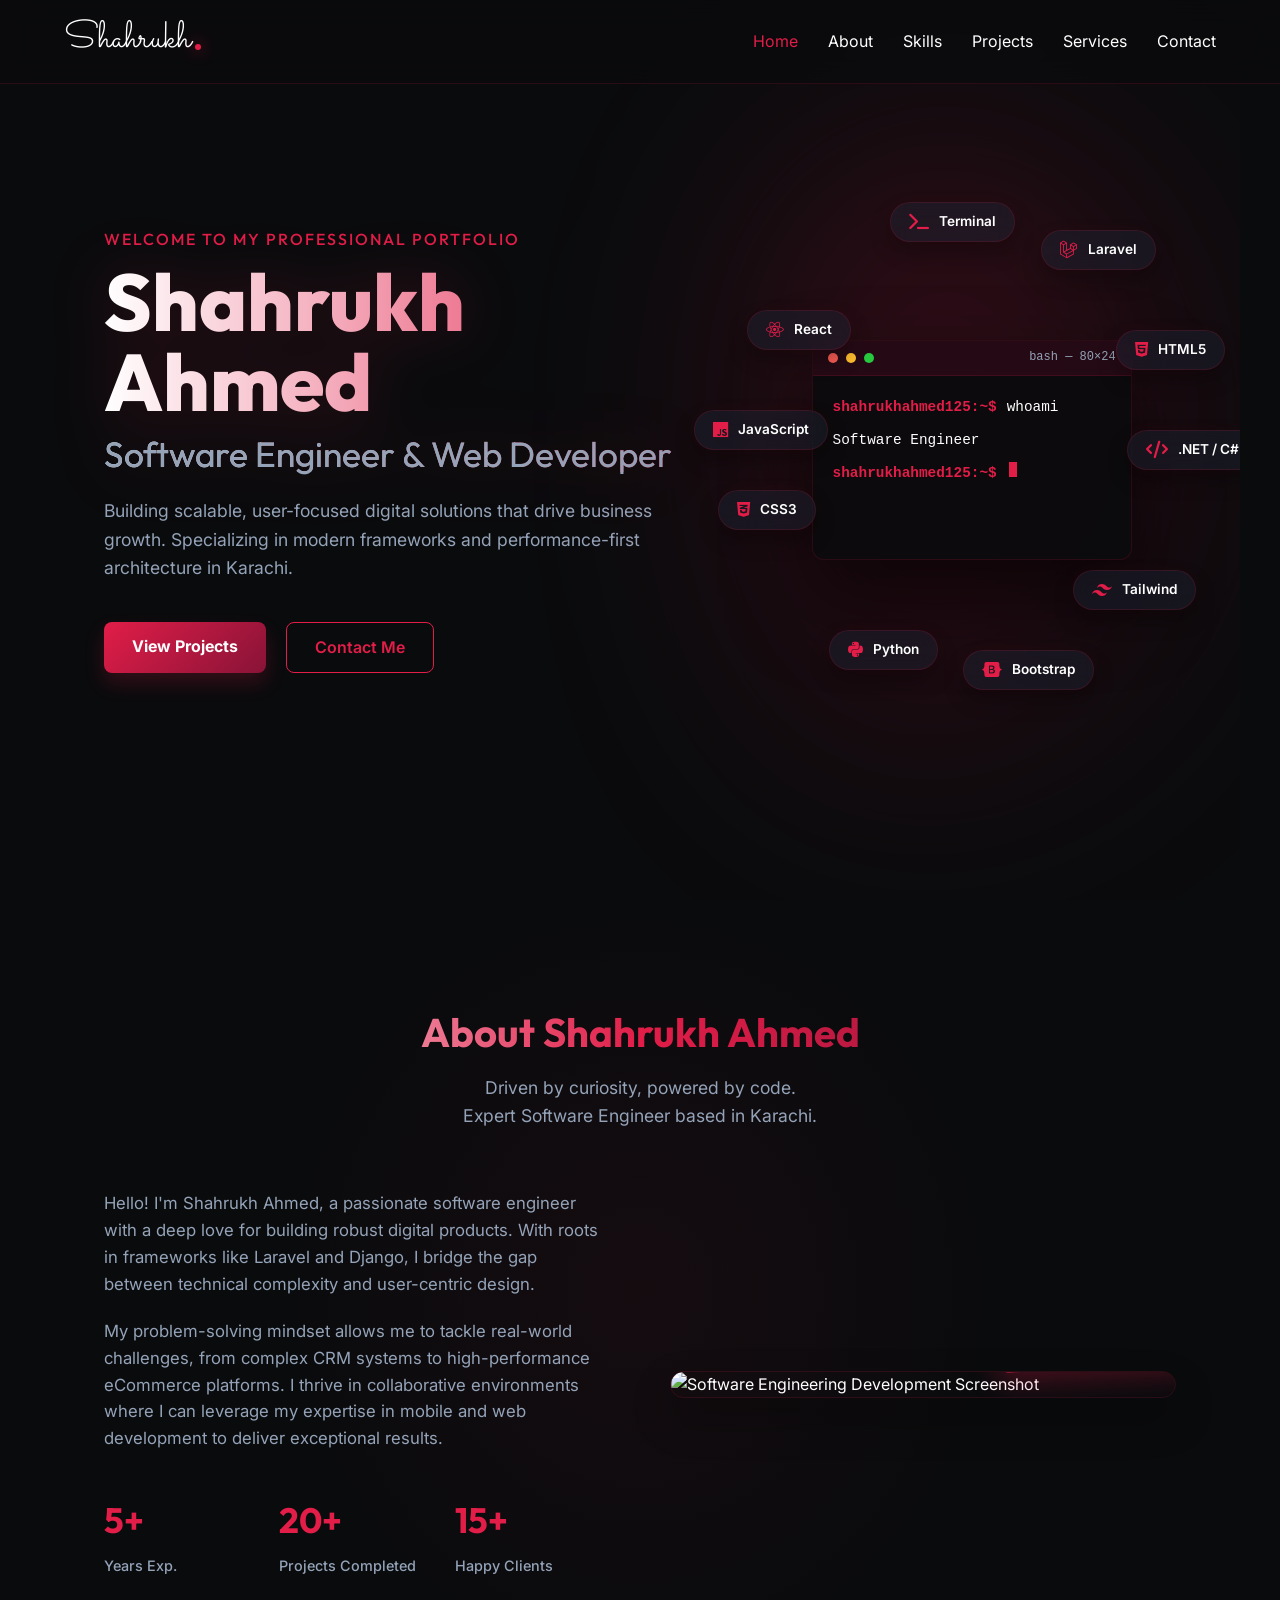
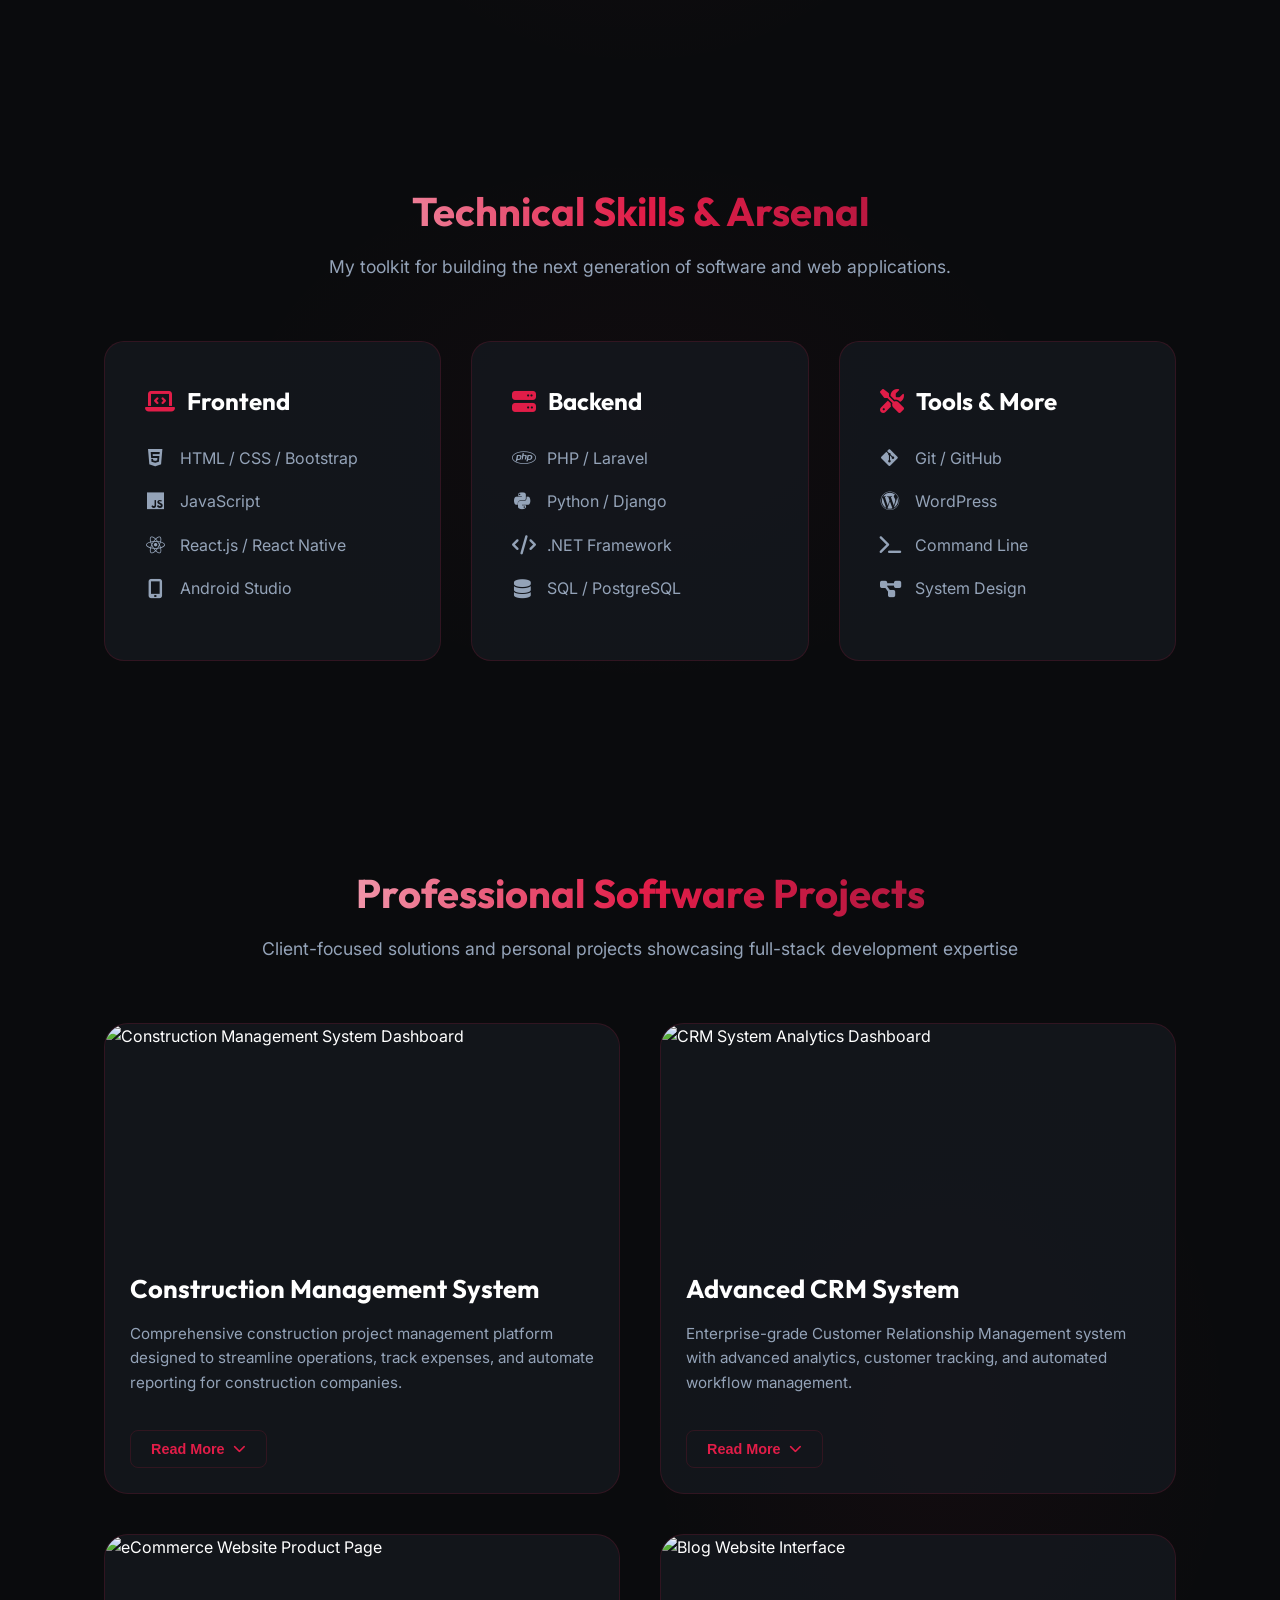
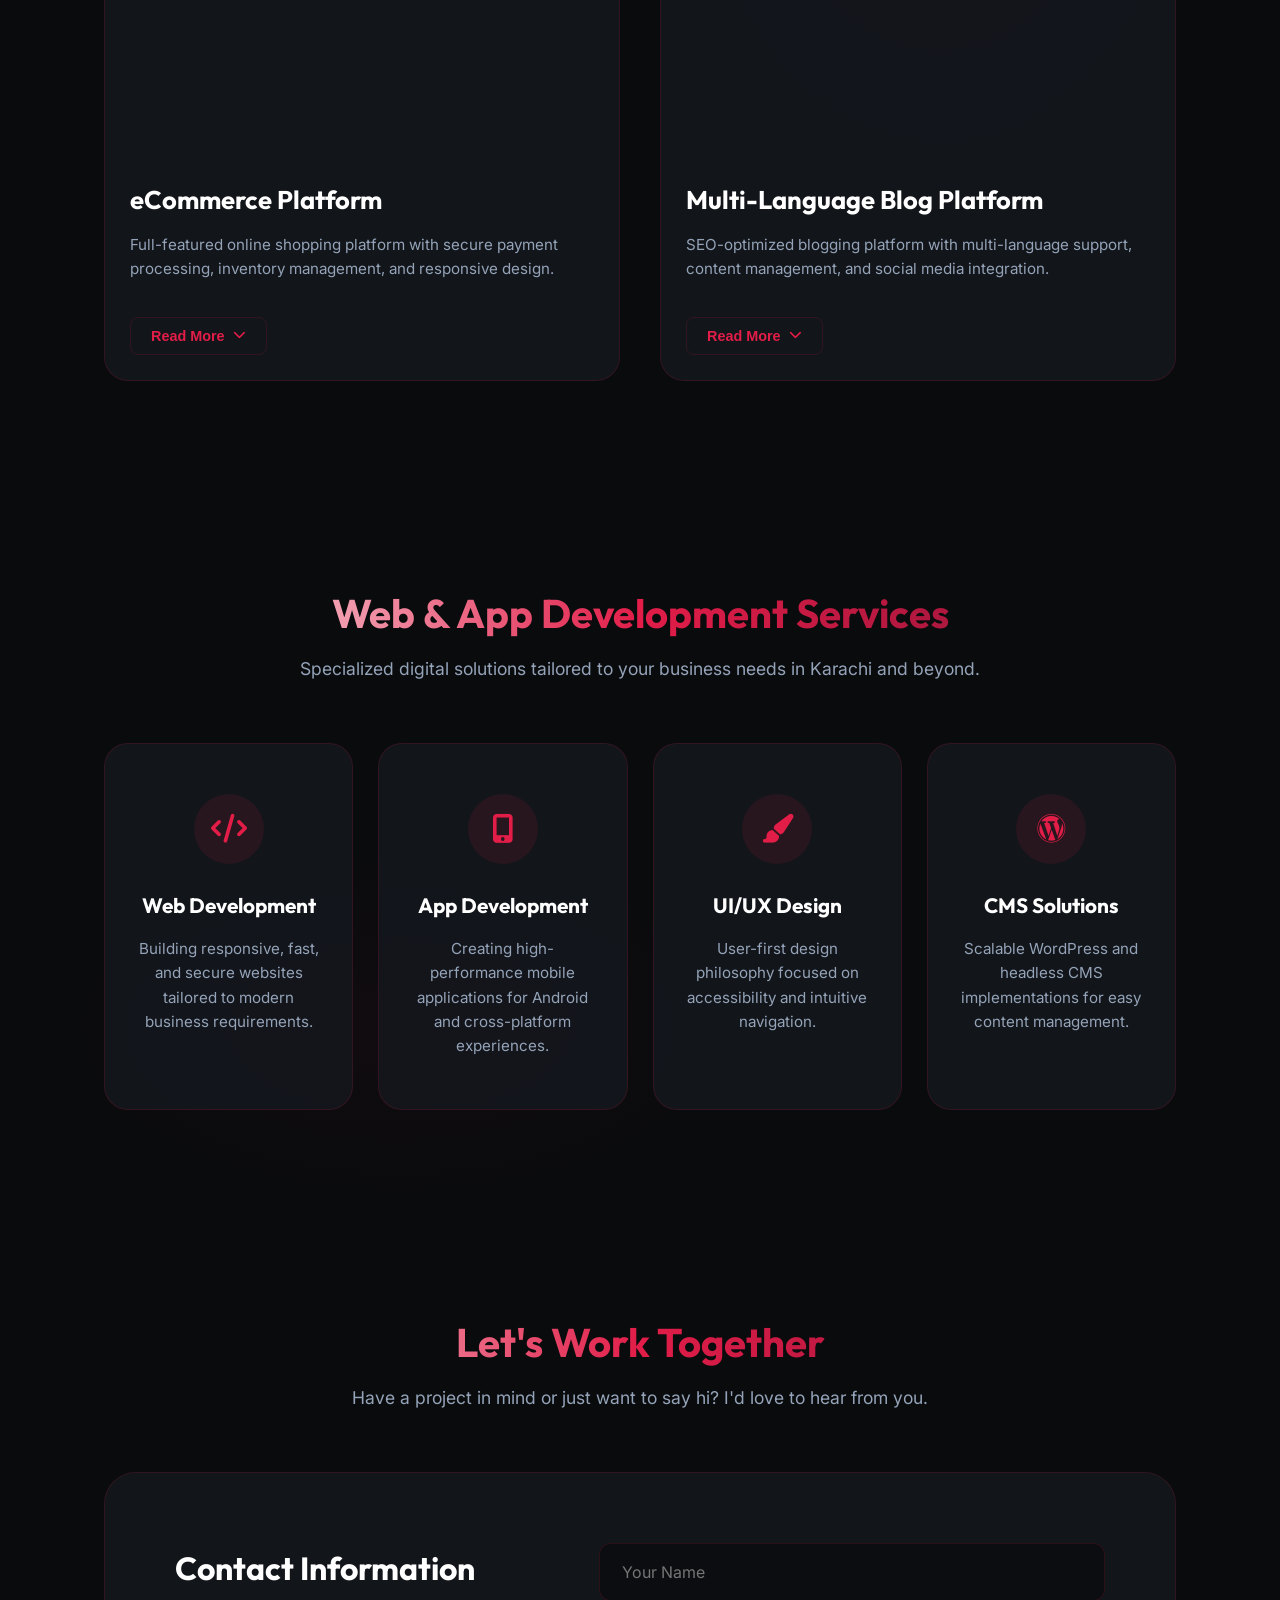
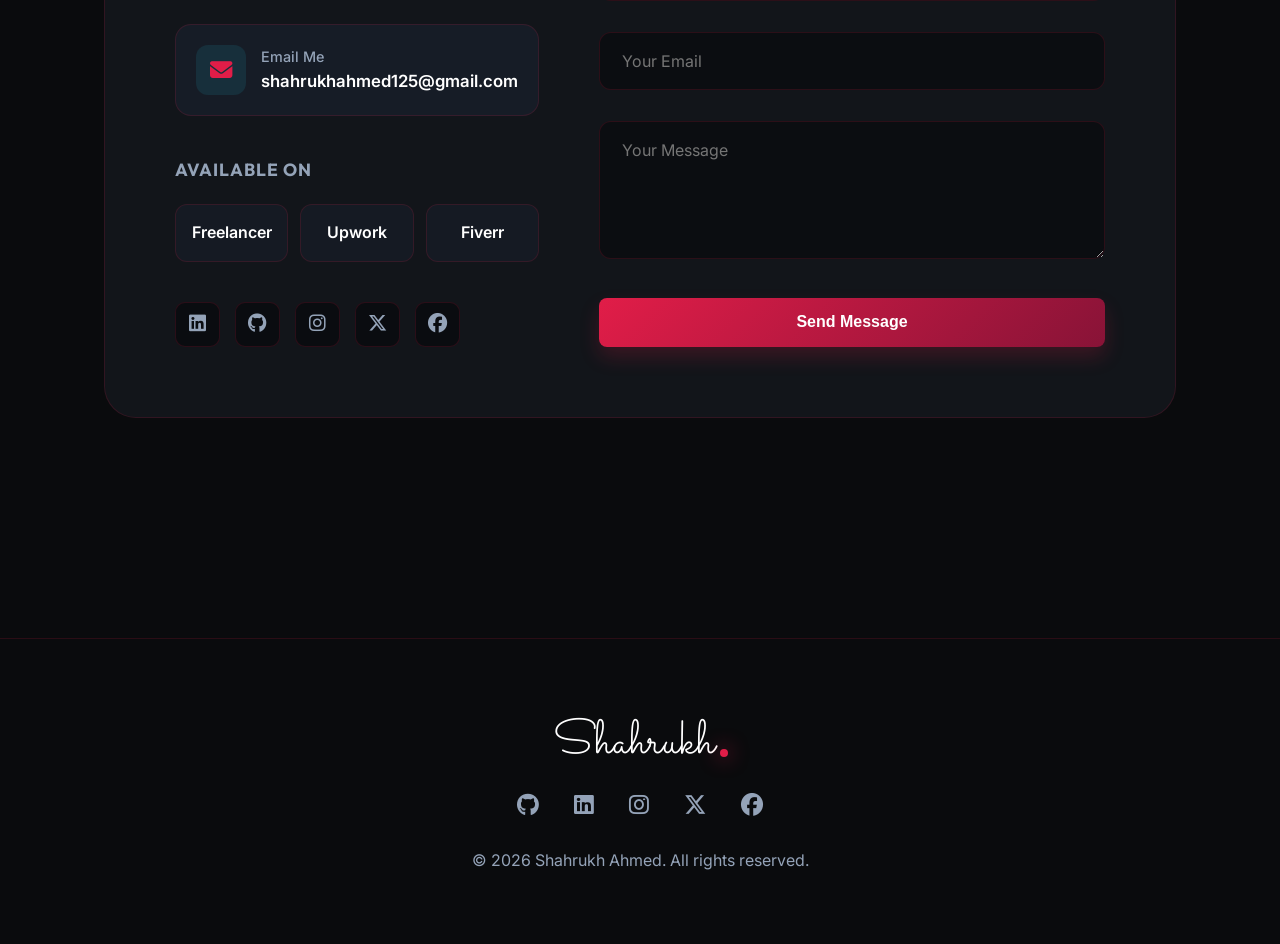
==== commit ee634f84: "fix" ====
--- a/index.html
+++ b/index.html
@@ -3,29 +3,27 @@
 <head>
     <meta charset="UTF-8">
     <meta name="viewport" content="width=device-width, initial-scale=1.0">
-    <title>Syed Shahrukh Ahmed (shahrukhahmed125) | Software Engineer & Web Developer in Karachi | Laravel Specialist</title>
-    <meta name="description" content="Syed Shahrukh Ahmed (shahrukhahmed125) - Professional Software Engineer and Web Developer in Karachi. Expert in Laravel, Django, CRM, and eCommerce solutions. Building scalable, user-focused digital products.">
-    <meta name="keywords" content="Laravel Developer Karachi, Web Developer Pakistan, Software Engineer Karachi, PHP Developer, eCommerce Solutions, CRM Specialist, Syed Shahrukh Ahmed Portfolio, Shahrukh Ahmed, Shahrukh Ahmed Portfolio, Shahrukh Ahmed Karachi, Shahrukh Ahmed Pakistan, Shahrukh Ahmed Laravel, Shahrukh Ahmed Django, Shahrukh Ahmed CRM, Shahrukh Ahmed eCommerce, Shahrukh Ahmed Web Developer, Shahrukh Ahmed Software Engineer, Shahrukh Ahmed Developer, Shahrukh Ahmed Engineer, Shahrukh Ahmed Laravel Developer, Shahrukh Ahmed Django Developer, Shahrukh Ahmed CRM Developer, Shahrukh Ahmed eCommerce Developer, shahrukhahmed125">
+    <title> Shahrukh Ahmed (shahrukhahmed125) | Software Engineer & Web Developer in Karachi | Laravel Specialist</title>
+    <meta name="description" content=" Shahrukh Ahmed (shahrukhahmed125) - Professional Software Engineer and Web Developer in Karachi. Expert in Laravel, Django, CRM, and eCommerce solutions. Building scalable, user-focused digital products.">
+    <meta name="keywords" content="Laravel Developer Karachi, Web Developer Pakistan, Software Engineer Karachi, PHP Developer, eCommerce Solutions, CRM Specialist,  Shahrukh Ahmed Portfolio, Shahrukh Ahmed, Shahrukh Ahmed Portfolio, Shahrukh Ahmed Karachi, Shahrukh Ahmed Pakistan, Shahrukh Ahmed Laravel, Shahrukh Ahmed Django, Shahrukh Ahmed CRM, Shahrukh Ahmed eCommerce, Shahrukh Ahmed Web Developer, Shahrukh Ahmed Software Engineer, Shahrukh Ahmed Developer, Shahrukh Ahmed Engineer, Shahrukh Ahmed Laravel Developer, Shahrukh Ahmed Django Developer, Shahrukh Ahmed CRM Developer, Shahrukh Ahmed eCommerce Developer, shahrukhahmed125">
     <link rel="canonical" href="https://shahrukhahmed125.github.io">
     
     <!-- Open Graph / Facebook -->
     <meta property="og:type" content="website">
     <meta property="og:url" content="https://shahrukhahmed125.github.io">
-    <meta property="og:title" content="Syed Shahrukh Ahmed | Software Engineer & Web Developer in Karachi">
+    <meta property="og:title" content=" Shahrukh Ahmed | Software Engineer & Web Developer in Karachi">
     <meta property="og:description" content="Top-rated Software Engineer specializing in Laravel, Django, and modern web applications. Expert in Karachi.">
     <meta property="og:image" content="profile.png">
 
     <!-- Twitter -->
     <meta property="twitter:card" content="summary_large_image">
     <meta property="twitter:url" content="https://shahrukhahmed125.github.io">
-    <meta property="twitter:title" content="Syed Shahrukh Ahmed | Software Engineer & Web Developer">
+    <meta property="twitter:title" content=" Shahrukh Ahmed | Software Engineer & Web Developer">
     <meta property="twitter:description" content="Building scalable, user-focused digital solutions with Laravel, Python, and modern JS frameworks.">
     <meta property="twitter:image" content="profile.png">
 
     <link rel="stylesheet" href="style.css">
-    <script src="https://kit.fontawesome.com/a076d05399.js" crossorigin="anonymous"></script>
-    <!-- Fallback for FontAwesome if script fails -->
-    <link rel="stylesheet" href="https://cdnjs.cloudflare.com/ajax/libs/font-awesome/6.4.0/css/all.min.css">
+    <link rel="stylesheet" href="https://cdnjs.cloudflare.com/ajax/libs/font-awesome/6.5.1/css/all.min.css">
 </head>
 <body>
 
@@ -39,6 +37,7 @@
             <li><a href="#projects">Projects</a></li>
             <li><a href="#services">Services</a></li>
             <li><a href="#contact">Contact</a></li>
+            <!-- <li><a href="links.html">Links</a></li> -->
         </ul>
         <div class="menu-btn" id="menuBtn">
             <i class="fas fa-bars"></i>
@@ -49,7 +48,7 @@
     <section id="hero" class="hero">
         <div class="hero-content">
             <h4 class="reveal">Welcome to my professional portfolio</h4>
-            <h1 class="reveal delay-1">Syed Shahrukh Ahmed <br> <span>Software Engineer & Web Developer</span></h1>
+            <h1 class="reveal delay-1"> Shahrukh Ahmed <br> <span>Software Engineer & Web Developer</span></h1>
             <p class="reveal delay-2">Building scalable, user-focused digital solutions that drive business growth. Specializing in modern frameworks and performance-first architecture in Karachi.</p>
             <div class="hero-btns reveal delay-4">
                 <a href="#projects" class="btn btn-primary">View Projects</a>
@@ -66,14 +65,14 @@
                 </div>
                 <div class="terminal-body">
                     <div class="terminal-line">
-                        <span class="line-prompt">shahrukh@dev:~$</span>
+                        <span class="line-prompt">shahrukhahmed125:~$</span>
                         <span class="line-text">whoami</span>
                     </div>
                     <div class="terminal-line">
                         <span class="line-text">Software Engineer</span>
                     </div>
                     <div class="terminal-line">
-                        <span class="line-prompt">shahrukh@dev:~$</span>
+                        <span class="line-prompt">shahrukhahmed125:~$</span>
                         <span class="line-cursor"></span>
                     </div>
                 </div>
@@ -122,12 +121,12 @@
     <!-- About Section -->
     <section id="about" class="about reveal">
         <div class="section-title">
-            <h2>About Syed Shahrukh Ahmed</h2>
+            <h2>About  Shahrukh Ahmed</h2>
             <p>Driven by curiosity, powered by code.<br> Expert Software Engineer based in Karachi.</p>
         </div>
         <div class="about-grid">
             <div class="about-text">
-                <p>Hello! I'm Syed Shahrukh Ahmed, a passionate software engineer with a deep love for building robust digital products. With roots in frameworks like Laravel and Django, I bridge the gap between technical complexity and user-centric design.</p>
+                <p>Hello! I'm  Shahrukh Ahmed, a passionate software engineer with a deep love for building robust digital products. With roots in frameworks like Laravel and Django, I bridge the gap between technical complexity and user-centric design.</p>
                 <p>My problem-solving mindset allows me to tackle real-world challenges, from complex CRM systems to high-performance eCommerce platforms. I thrive in collaborative environments where I can leverage my expertise in mobile and web development to deliver exceptional results.</p>
                 <div class="about-stats">
                     <div class="stat">
@@ -480,13 +479,13 @@
                             <p>shahrukhahmed125@gmail.com</p>
                         </div>
                     </a>
-                    <a href="https://wa.me/923171240476" target="_blank" class="contact-card-mini">
+                    <!-- <a href="https://wa.me/923171240476" target="_blank" class="contact-card-mini">
                         <div class="card-icon"><i class="fab fa-whatsapp"></i></div>
                         <div class="card-text">
                             <span>WhatsApp</span>
                             <p>+92 317 1240476</p>
                         </div>
-                    </a>
+                    </a> -->
                 </div>
                 
                 <div class="freelance-platforms">
@@ -507,7 +506,9 @@
                 <div class="social-links-enhanced">
                     <a href="https://www.linkedin.com/in/shahrukhahmed125" target="_blank" title="LinkedIn"><i class="fab fa-linkedin"></i></a>
                     <a href="https://github.com/shahrukhahmed125" target="_blank" title="GitHub"><i class="fab fa-github"></i></a>
-                    <a href="https://instagram.com" target="_blank" title="Instagram"><i class="fab fa-instagram"></i></a>
+                    <a href="https://instagram.com/shahrukhahmed125" target="_blank" title="Instagram"><i class="fab fa-instagram"></i></a>
+                    <a href="https://twitter.com/shahrukh_125" target="_blank" title="X"><i class="fab fa-x-twitter"></i></a>
+                    <a href="https://www.facebook.com/share/1DQDWUUVKY/" target="_blank" title="Facebook"><i class="fab fa-facebook"></i></a>
                 </div>
             </div>
             <form action="https://formspree.io/f/xeepnrkk" method="POST" class="contact-form">
@@ -533,17 +534,19 @@
             <div class="footer-socials">
                 <a href="https://github.com/shahrukhahmed125"><i class="fab fa-github"></i></a>
                 <a href="https://www.linkedin.com/in/shahrukhahmed125"><i class="fab fa-linkedin"></i></a>
-                <a href="https://instagram.com"><i class="fab fa-instagram"></i></a>
+                <a href="https://instagram.com/shahrukhahmed125"><i class="fab fa-instagram"></i></a>
+                <a href="https://twitter.com/shahrukh_125"><i class="fab fa-x-twitter"></i></a>
+                <a href="https://www.facebook.com/share/1DQDWUUVKY/"><i class="fab fa-facebook"></i></a>
             </div><br>
-            <p>&copy; <span id="current-year"></span> Syed Shahrukh Ahmed. All rights reserved.</p>
+            <p>&copy; <span id="current-year"></span>  Shahrukh Ahmed. All rights reserved.</p>
         </div>
     </footer>
 
-    <div class="whatsapp-float-wrapper">
+    <!-- <div class="whatsapp-float-wrapper">
         <a href="https://wa.me/923171240476" target="_blank" class="whatsapp-float">
             <i class="fab fa-whatsapp"></i>
         </a>
-    </div>
+    </div> -->
 
     <script src="script.js"></script>
 </body>
--- a/style.css
+++ b/style.css
@@ -107,7 +107,9 @@
 
 .btn-outline:hover {
     background: rgba(225, 29, 72, 0.1);
+    border-color: var(--accent);
     transform: translateY(-2px);
+    box-shadow: 0 5px 15px rgba(225, 29, 72, 0.2);
 }
 
 .section-title {
@@ -191,16 +193,13 @@
     color: var(--accent);
 }
 
-.logo:hover {
-    transform: scale(1.05);
-}
-
 .nav-links {
     display: flex;
     gap: 30px;
 }
 
-.nav-links a:hover {
+.nav-links a:hover,
+.nav-links a.active {
     color: var(--accent);
 }
 
@@ -242,6 +241,7 @@
     -webkit-text-fill-color: transparent;
     line-height: 1;
     font-weight: 800;
+    filter: drop-shadow(0 0 30px rgba(225, 29, 72, 0.2));
 }
 
 @media (max-width: 768px) {
@@ -481,6 +481,23 @@
 }
 
 /* About Section */
+.about {
+    position: relative;
+}
+
+.about::before {
+    content: '';
+    position: absolute;
+    top: 0;
+    left: 50%;
+    transform: translateX(-50%);
+    width: 60%;
+    height: 100%;
+    background: radial-gradient(ellipse at center, rgba(225, 29, 72, 0.05) 0%, transparent 70%);
+    pointer-events: none;
+    z-index: -1;
+}
+
 .about-grid {
     display: grid;
     grid-template-columns: 1fr 1fr;
@@ -551,6 +568,23 @@
 }
 
 /* Skills Grid */
+.skills {
+    position: relative;
+}
+
+.skills::before {
+    content: '';
+    position: absolute;
+    top: 50%;
+    left: 50%;
+    transform: translate(-50%, -50%);
+    width: 70%;
+    height: 80%;
+    background: radial-gradient(ellipse at center, rgba(225, 29, 72, 0.03) 0%, transparent 70%);
+    pointer-events: none;
+    z-index: -1;
+}
+
 .skills-grid {
     display: grid;
     grid-template-columns: repeat(3, 1fr);
@@ -569,6 +603,7 @@
     border-color: var(--accent);
     transform: translateY(-10px);
     background: rgba(18, 20, 29, 0.9);
+    box-shadow: 0 15px 30px rgba(225, 29, 72, 0.1);
 }
 
 .skill-category h3 {
@@ -599,6 +634,22 @@
 }
 
 /* Projects Section */
+.projects {
+    position: relative;
+}
+
+.projects::before {
+    content: '';
+    position: absolute;
+    top: 20%;
+    right: 0;
+    width: 50%;
+    height: 60%;
+    background: radial-gradient(ellipse at center, rgba(225, 29, 72, 0.04) 0%, transparent 70%);
+    pointer-events: none;
+    z-index: -1;
+}
+
 .projects-grid {
     display: grid;
     grid-template-columns: repeat(2, 1fr);
@@ -616,6 +667,12 @@
     height: 100%;
 }
 
+.project-card:hover {
+    border-color: var(--accent);
+    transform: translateY(-8px);
+    box-shadow: 0 20px 40px rgba(225, 29, 72, 0.15);
+}
+
 .project-img {
     height: 220px;
     overflow: hidden;
@@ -627,6 +684,10 @@
     height: 100%;
     object-fit: cover;
     transition: var(--transition);
+}
+
+.project-card:hover .project-img img {
+    transform: scale(1.05);
 }
 
 .project-content {
@@ -822,6 +883,22 @@
 }
 
 /* Services Grid */
+.services {
+    position: relative;
+}
+
+.services::before {
+    content: '';
+    position: absolute;
+    bottom: 0;
+    left: 0;
+    width: 60%;
+    height: 50%;
+    background: radial-gradient(ellipse at center, rgba(225, 29, 72, 0.03) 0%, transparent 70%);
+    pointer-events: none;
+    z-index: -1;
+}
+
 .services-grid {
     display: grid;
     grid-template-columns: repeat(4, 1fr);
@@ -844,12 +921,13 @@
     background: var(--secondary-bg);
     border-color: var(--accent);
     transform: translateY(-8px);
+    box-shadow: 0 15px 30px rgba(225, 29, 72, 0.15);
 }
 
 .service-icon {
     width: 70px;
     height: 70px;
-    background: rgba(34, 211, 238, 0.1);
+    background: rgba(225, 29, 72, 0.1);
     border-radius: 50%;
     display: flex;
     justify-content: center;
@@ -1076,6 +1154,7 @@
 .form-group input:focus, .form-group textarea:focus {
     border-color: var(--accent);
     background: rgba(15, 23, 42, 0.9);
+    box-shadow: 0 0 0 3px rgba(225, 29, 72, 0.1);
 }
 
 @media (max-width: 768px) {
@@ -1480,3 +1559,270 @@
         pointer-events: none;
     }
 }
+
+/* Links Page Styling */
+.links-section {
+    min-height: 100vh;
+    display: flex;
+    align-items: center;
+    justify-content: center;
+    padding: 120px 5% 60px;
+    background: var(--primary-bg);
+    position: relative;
+}
+
+.links-section::before {
+    content: '';
+    position: absolute;
+    top: 50%;
+    left: 50%;
+    transform: translate(-50%, -50%);
+    width: 70%;
+    height: 80%;
+    background: radial-gradient(ellipse at center, rgba(225, 29, 72, 0.08) 0%, transparent 70%);
+    pointer-events: none;
+    z-index: 0;
+}
+
+.links-container {
+    max-width: 600px;
+    width: 100%;
+    position: relative;
+    z-index: 1;
+}
+
+.links-profile {
+    text-align: center;
+    margin-bottom: 50px;
+}
+
+.links-avatar {
+    width: 120px;
+    height: 120px;
+    margin: 0 auto 25px;
+    border-radius: 50%;
+    overflow: hidden;
+    border: 3px solid var(--accent);
+    box-shadow: 0 10px 30px rgba(225, 29, 72, 0.3);
+    animation: avatarPulse 3s infinite ease-in-out;
+}
+
+@keyframes avatarPulse {
+    0%, 100% { box-shadow: 0 10px 30px rgba(225, 29, 72, 0.3); }
+    50% { box-shadow: 0 15px 40px rgba(225, 29, 72, 0.5); }
+}
+
+.links-avatar img {
+    width: 100%;
+    height: 100%;
+    object-fit: cover;
+}
+
+.links-name {
+    font-size: 2rem;
+    font-weight: 700;
+    margin-bottom: 10px;
+    background: linear-gradient(to right, #ffffff, var(--accent));
+    -webkit-background-clip: text;
+    background-clip: text;
+    -webkit-text-fill-color: transparent;
+}
+
+.links-bio {
+    color: var(--text-muted);
+    font-size: 1.1rem;
+    margin-bottom: 25px;
+}
+
+.links-socials {
+    display: flex;
+    justify-content: center;
+    gap: 20px;
+}
+
+.links-socials a {
+    width: 45px;
+    height: 45px;
+    background: rgba(30, 41, 59, 0.5);
+    border-radius: 12px;
+    display: flex;
+    justify-content: center;
+    align-items: center;
+    font-size: 1.2rem;
+    color: var(--text-muted);
+    border: 1px solid var(--border-color);
+    transition: var(--transition);
+}
+
+.links-socials a:hover {
+    color: var(--accent);
+    border-color: var(--accent);
+    transform: translateY(-5px) rotate(8deg);
+    background: rgba(225, 29, 72, 0.1);
+}
+
+.links-grid {
+    display: flex;
+    flex-direction: column;
+    gap: 16px;
+}
+
+.link-card {
+    display: flex;
+    align-items: center;
+    gap: 20px;
+    background: var(--card-bg);
+    padding: 20px 25px;
+    border-radius: 16px;
+    border: 1px solid var(--border-color);
+    transition: var(--transition);
+    text-decoration: none;
+    backdrop-filter: blur(10px);
+    -webkit-backdrop-filter: blur(10px);
+}
+
+.link-card:hover {
+    border-color: var(--accent);
+    transform: translateY(-5px) scale(1.02);
+    box-shadow: 0 15px 35px rgba(225, 29, 72, 0.15);
+    background: rgba(18, 20, 29, 0.9);
+}
+
+.link-icon {
+    width: 50px;
+    height: 50px;
+    background: rgba(225, 29, 72, 0.1);
+    border-radius: 12px;
+    display: flex;
+    justify-content: center;
+    align-items: center;
+    font-size: 1.4rem;
+    color: var(--accent);
+    flex-shrink: 0;
+    transition: var(--transition);
+}
+
+.link-card:hover .link-icon {
+    background: var(--accent);
+    color: var(--primary-bg);
+    transform: rotate(-5deg);
+}
+
+.link-content {
+    flex: 1;
+}
+
+.link-content h3 {
+    font-size: 1.1rem;
+    font-weight: 600;
+    margin-bottom: 4px;
+    color: var(--text-main);
+}
+
+.link-content p {
+    font-size: 0.9rem;
+    color: var(--text-muted);
+}
+
+.link-arrow {
+    color: var(--text-muted);
+    font-size: 0.9rem;
+    transition: var(--transition);
+}
+
+.link-card:hover .link-arrow {
+    color: var(--accent);
+    transform: translateX(5px);
+}
+
+.links-footer {
+    text-align: center;
+    margin-top: 50px;
+    padding-top: 30px;
+    border-top: 1px solid var(--border-color);
+}
+
+.links-footer p {
+    color: var(--text-muted);
+    font-size: 0.9rem;
+    margin-bottom: 20px;
+}
+
+.back-link {
+    display: inline-flex;
+    align-items: center;
+    gap: 8px;
+    color: var(--accent);
+    font-weight: 600;
+    transition: var(--transition);
+}
+
+.back-link:hover {
+    gap: 12px;
+    color: var(--text-main);
+}
+
+/* Links Page Responsive */
+@media (max-width: 768px) {
+    .links-section {
+        padding: 100px 4% 40px;
+    }
+
+    .links-avatar {
+        width: 100px;
+        height: 100px;
+    }
+
+    .links-name {
+        font-size: 1.6rem;
+    }
+
+    .links-bio {
+        font-size: 1rem;
+    }
+
+    .link-card {
+        padding: 18px 20px;
+        gap: 15px;
+    }
+
+    .link-icon {
+        width: 45px;
+        height: 45px;
+        font-size: 1.2rem;
+    }
+
+    .link-content h3 {
+        font-size: 1rem;
+    }
+
+    .link-content p {
+        font-size: 0.85rem;
+    }
+}
+
+@media (max-width: 480px) {
+    .links-section {
+        padding: 90px 3% 30px;
+    }
+
+    .links-avatar {
+        width: 90px;
+        height: 90px;
+    }
+
+    .links-name {
+        font-size: 1.4rem;
+    }
+
+    .link-card {
+        padding: 16px 18px;
+        gap: 12px;
+    }
+
+    .link-icon {
+        width: 40px;
+        height: 40px;
+        font-size: 1.1rem;
+    }
+}
